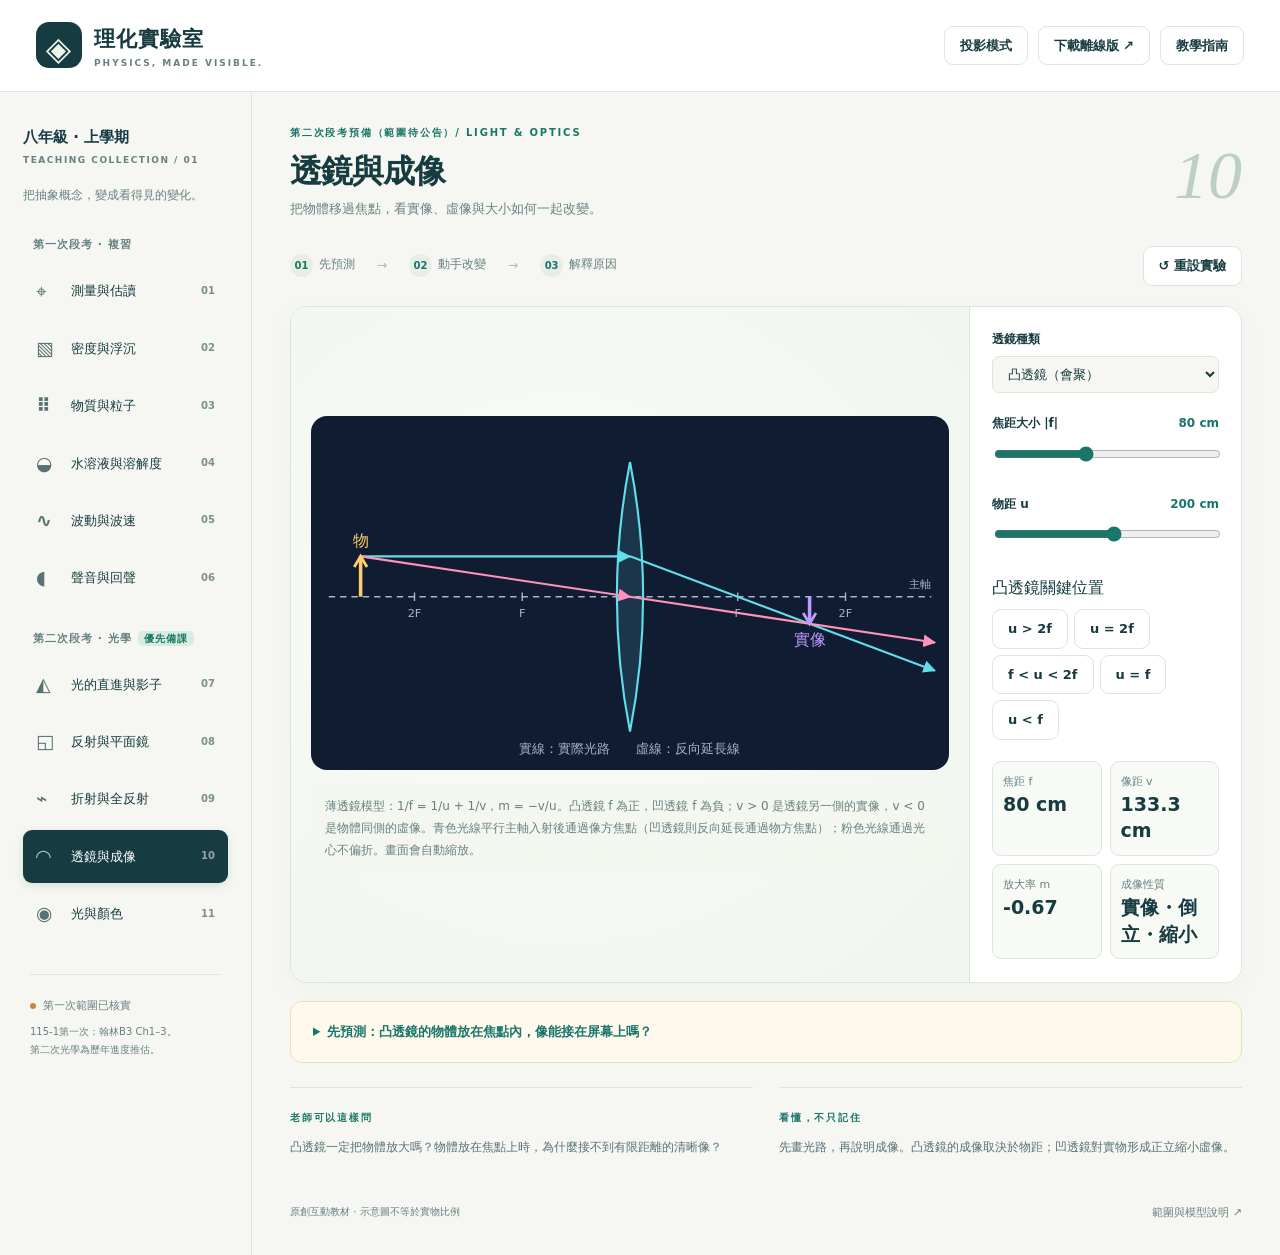
==== index.html @ 531c3ff3 "Publish interactive physics classroom and offline edition" ====
<!doctype html>
<html lang="zh-Hant"><head><meta charset="utf-8"><meta name="viewport" content="width=device-width, initial-scale=1"><meta name="theme-color" content="#153f42"><title>理化實驗室 · 八年級互動教學</title><meta name="description" content="從預測、操作到解釋：八年級測量、物質、波動聲音及光學的互動實驗室。"><link rel="stylesheet" href="style.css"></head>
<body>
<header class="topbar"><a class="brand" href="#lens" aria-label="理化實驗室首頁"><span class="brand-icon">◈</span><span>理化實驗室<small>PHYSICS, MADE VISIBLE.</small></span></a><div class="top-actions"><button class="btn" id="focus">投影模式</button><a class="btn" href="offline.html" download="八年級理化互動實驗室.html">下載離線版 ↗</a><button class="btn" id="guide">教學指南</button></div></header>
<div class="page-layout"><aside class="sidebar"><div class="side-title">八年級 · 上學期<span>TEACHING COLLECTION / 01</span></div><p class="side-caption">把抽象概念，變成看得見的變化。</p><nav aria-label="互動實驗單元" id="nav"></nav><div class="scope-mini"><span class="status-dot"></span> 第一次範圍已核實<p>115-1第一次：翰林B3 Ch1–3。<br>第二次光學為歷年進度推估。</p></div></aside>
<main><section class="page-intro"><div><div class="eyebrow" id="eyebrow"></div><h1 id="title"></h1><p id="subtitle"></p></div><div class="lesson-number" id="lesson-number"></div></section><section class="teaching-flow" aria-label="教學流程"><div><span>01</span>先預測</div><i>→</i><div><span>02</span>動手改變</div><i>→</i><div><span>03</span>解釋原因</div><button class="btn" id="reset">↺ 重設實驗</button></section><div id="lab" aria-live="off"></div><section class="lesson-footer"><div><span class="eyebrow">老師可以這樣問</span><p id="teacher-prompt"></p></div><div><span class="eyebrow">看懂，不只記住</span><p id="takeaway"></p></div></section><footer><span>原創互動教材 · 示意圖不等於實物比例</span><button class="text-btn" id="sources">範圍與模型說明 ↗</button></footer></main></div>
<dialog id="info"><button class="close btn" aria-label="關閉">關閉 ×</button><div id="info-content"></div></dialog>
<script src="optics.js"></script><script src="app.js"></script></body></html>
---- style.css ----
:root{--ink:#163b40;--muted:#668083;--paper:#f6f7f2;--line:#dce5df;--teal:#19766a;--mint:#d8eddf;--orange:#df7c44;--blue:#4c85bb;--shadow:0 8px 32px #163b4008}*{box-sizing:border-box}body{margin:0;background:var(--paper);color:var(--ink);font-family:Inter,"Noto Sans TC","PingFang TC","Microsoft JhengHei",system-ui,sans-serif;font-size:16px;line-height:1.65}button,input,select{font:inherit}button,a,input,select,summary{-webkit-tap-highlight-color:transparent}button,a{touch-action:manipulation}button{cursor:pointer}a{color:inherit}button:focus-visible,a:focus-visible,input:focus-visible,select:focus-visible,summary:focus-visible{outline:3px solid #e39a31;outline-offset:4px}.topbar{height:92px;padding:0 36px;display:flex;align-items:center;justify-content:space-between;background:#fff;border-bottom:1px solid var(--line)}.brand{display:flex;gap:12px;align-items:center;text-decoration:none;font-weight:800;font-size:21px;letter-spacing:1px}.brand-icon{display:grid;place-items:center;color:#eaf4e7;background:var(--ink);width:46px;height:46px;border-radius:13px;font-size:33px}.brand small{display:block;font-size:9px;letter-spacing:2px;font-weight:600;color:var(--muted);line-height:1.4}.top-actions{display:flex;gap:10px}.btn{border:1px solid var(--line);background:#fff;color:var(--ink);padding:9px 15px;border-radius:9px;font-size:13px;font-weight:650;line-height:1.5;text-decoration:none;display:inline-block}.btn:hover{border-color:var(--teal);background:#eff7f0}.btn.primary,.primary{color:#fff;background:var(--teal);border-color:var(--teal)}.page-layout{display:grid;grid-template-columns:252px minmax(0,1fr);max-width:1680px;margin:auto}.sidebar{padding:33px 23px;border-right:1px solid var(--line)}.side-title{font-weight:750;font-size:15px}.side-title span{display:block;font-size:9px;letter-spacing:1.5px;color:var(--muted);margin-top:3px}.side-caption{font-size:12px;color:var(--muted);margin:18px 0 31px}.nav-group-label{font-size:11px;color:var(--muted);letter-spacing:1px;margin:25px 10px 10px;font-weight:700}.nav-group-label b{background:var(--mint);padding:2px 6px;border-radius:5px;color:var(--teal);font-size:10px;margin-left:6px}nav a{display:flex;align-items:center;gap:11px;padding:10px 12px;margin:4px 0;text-decoration:none;border-radius:9px;font-size:13px;font-weight:550;border:1px solid transparent}nav a .nav-icon{font-size:19px;width:24px;opacity:.7}nav a.active{background:var(--ink);color:#fff;box-shadow:0 3px 10px #153f4220}nav a:not(.active):hover{background:#e8eee7}nav a .count{margin-left:auto;font-size:10px;opacity:.55}.scope-mini{font-size:11px;color:var(--muted);margin:34px 7px 0;border-top:1px solid var(--line);padding-top:22px}.scope-mini p{font-size:10px;line-height:1.8;margin:7px 0}.status-dot{display:inline-block;width:6px;height:6px;border-radius:50%;background:#c48938;margin-right:4px}main{padding:33px 38px;min-width:0}.page-intro{display:flex;align-items:center;justify-content:space-between;margin-bottom:22px}.eyebrow{font-size:10px;letter-spacing:1.8px;font-weight:700;color:var(--teal)}h1{font-size:32px;letter-spacing:-1px;margin:8px 0 3px;line-height:1.35}.page-intro p{font-size:13px;color:var(--muted);margin:5px 0;max-width:680px}.lesson-number{font-family:Georgia,serif;font-size:68px;font-style:italic;color:#bccfc2;line-height:1;margin-left:20px}.teaching-flow{display:flex;align-items:center;gap:22px;margin:18px 0 20px;font-size:12px;color:var(--muted)}.teaching-flow span{display:inline-grid;place-items:center;width:23px;height:23px;border-radius:50%;background:#e7eee6;font-size:10px;font-weight:700;margin-right:6px;color:var(--teal)}.teaching-flow i{font-style:normal;color:#a6b8b0}.teaching-flow .btn{margin-left:auto}.sim-layout{display:grid;grid-template-columns:minmax(0,1fr) 272px;border:1px solid var(--line);border-radius:17px;background:#fff;box-shadow:var(--shadow);overflow:hidden;min-height:490px}.viz-panel{position:relative;padding:20px;min-width:0;background:radial-gradient(ellipse at 40% 45%,#fbfcf7,#f0f5ef);display:flex;flex-direction:column;justify-content:center}.viz-panel svg{display:block;width:100%;height:auto;min-width:0;overflow:visible;font-family:inherit}.viz-heading{display:flex;justify-content:space-between;align-items:center;font-size:11px;color:var(--muted);letter-spacing:.6px;margin-bottom:8px}.live-dot{display:inline-block;width:5px;height:5px;border-radius:50%;background:var(--teal);margin-right:6px}.controls{padding:23px 22px;border-left:1px solid var(--line);background:#fff;min-width:0}.controls h3{margin:0 0 21px;font-size:14px}.control{margin-bottom:21px}.control label{display:block;font-weight:650;font-size:12px;margin-bottom:7px}.control label output,.control label b{float:right;color:var(--teal);font-variant-numeric:tabular-nums}.control input[type=range]{width:100%;accent-color:var(--teal);height:22px;cursor:pointer}.control select,.control input[type=number]{width:100%;border:1px solid var(--line);background:var(--paper);padding:9px 11px;border-radius:7px;color:var(--ink);font-size:13px}.control small{font-size:10px;display:block;color:var(--muted)}.readouts{display:grid;grid-template-columns:repeat(2,minmax(0,1fr));gap:8px;margin-top:15px}.readout{border:1px solid var(--line);border-radius:9px;padding:11px 10px;background:#f8faf5;font-size:11px;color:var(--muted);min-width:0}.readout b,.readout strong{display:block;color:var(--ink);font-size:19px;line-height:1.4;font-weight:650}.note{font-size:12px;line-height:1.8;color:var(--muted);margin:14px 0 0;padding:12px 14px;background:#f4f7ef;border-radius:8px}.note b{color:var(--ink)}.chip{display:inline-block;border:1px solid var(--line);border-radius:20px;font-size:11px;padding:5px 10px;background:#fff;margin:3px 3px 3px 0;cursor:pointer;color:var(--ink)}.chip.active{background:var(--teal);color:#fff;border-color:var(--teal)}.question{margin-top:18px;background:#fff9ec;border:1px solid #eadfc6;border-radius:12px;padding:18px 22px;font-size:13px;line-height:1.8}.question h3{font-size:13px;margin:0 0 7px}.question p{margin:7px 0}.question details{margin-top:8px}.question summary{cursor:pointer;color:var(--teal);font-weight:650}.question .answer{margin-top:10px;border-top:1px solid #ecdfc7;padding-top:10px}.lesson-footer{display:grid;grid-template-columns:1fr 1fr;gap:26px;margin:24px 0}.lesson-footer>div{border-top:1px solid var(--line);padding-top:15px}.lesson-footer p{font-size:12px;line-height:1.85;margin:7px 0;color:#577176}footer{display:flex;justify-content:space-between;gap:12px;color:var(--muted);font-size:10px;padding-top:15px}.text-btn{background:none;border:0;color:var(--muted);padding:0;font-size:11px}.legend{display:flex;flex-wrap:wrap;gap:14px;font-size:10px;color:var(--muted);margin-top:10px;justify-content:center}.legend i{display:inline-block;width:16px;height:3px;background:var(--teal);vertical-align:middle;margin-right:5px}.legend i.orange{background:var(--orange)}.legend i.blue{background:var(--blue)}.control-buttons{display:flex;flex-wrap:wrap;gap:6px;margin:10px 0}.model-tag{font-size:10px;color:var(--muted);text-align:center;margin:12px 0 0}dialog{border:1px solid var(--line);border-radius:16px;padding:32px;max-width:720px;width:calc(100% - 36px);max-height:85vh;color:var(--ink);box-shadow:0 20px 90px #0003}dialog::backdrop{background:#153f4270;backdrop-filter:blur(3px)}dialog .close{float:right}dialog h2{font-size:24px}dialog h3{font-size:16px;margin-top:26px}dialog p,dialog li{font-size:14px;line-height:1.9}dialog a{color:var(--teal)}.projection .sidebar{display:none}.projection .page-layout{grid-template-columns:1fr}.projection main{max-width:1600px;width:100%;margin:auto}.projection .sim-layout{grid-template-columns:minmax(0,1fr) 330px}.projection .control label,.projection .note,.projection .question{font-size:16px}.projection .page-intro p{font-size:16px}.projection .lesson-footer{display:none}.projection .viz-panel{min-height:540px}.toast{position:fixed;bottom:24px;left:50%;transform:translateX(-50%);background:var(--ink);color:white;border-radius:12px;padding:12px 20px;z-index:10;font-size:13px}[hidden]{display:none!important}@media(min-width:1500px){h1{font-size:38px}.sim-layout{min-height:550px}.viz-panel{padding:28px}.controls{padding:28px 25px}}@media(max-width:1100px){.page-layout{grid-template-columns:214px 1fr}.sidebar{padding:25px 14px}main{padding:26px 22px}.sim-layout{grid-template-columns:1fr}.controls{border-left:0;border-top:1px solid var(--line);display:grid;grid-template-columns:1fr 1fr;gap:0 22px}.controls h3,.controls .note,.controls .readouts,.controls .control-buttons{grid-column:1/-1}.control{margin-bottom:14px}.readouts{grid-template-columns:repeat(3,1fr)}.projection .sim-layout{grid-template-columns:1fr}.projection .viz-panel{min-height:0}.topbar{padding:0 24px}}@media(max-width:720px){.topbar{height:auto;min-height:82px;flex-wrap:wrap;padding:15px 18px;gap:12px}.brand{font-size:18px}.brand-icon{width:36px;height:36px;font-size:26px}.top-actions{gap:6px}.top-actions .btn{font-size:11px;padding:6px 9px}.page-layout{display:block}.sidebar{border-right:0;padding:16px 18px 0}.side-title,.side-caption,.scope-mini{display:none}nav{display:flex;overflow-x:auto;gap:6px;padding-bottom:10px}nav .nav-group-label{display:none}nav a{flex-shrink:0;font-size:12px;padding:8px 10px}nav a .count{display:none}nav a .nav-icon{width:18px;font-size:16px}main{padding:17px 18px}.page-intro{margin-bottom:14px}h1{font-size:26px}.lesson-number{font-size:44px}.page-intro p{font-size:12px}.teaching-flow{gap:7px;font-size:10px;flex-wrap:wrap}.teaching-flow .btn{font-size:10px;padding:6px 8px}.teaching-flow i{display:none}.teaching-flow span{width:19px;height:19px;margin-right:3px}.viz-panel{padding:13px 7px}.viz-heading{padding:0 10px;font-size:10px}.controls{padding:18px 16px;gap:0 15px}.readouts{grid-template-columns:repeat(2,1fr)}.question{padding:15px 16px}.lesson-footer{grid-template-columns:1fr;gap:14px}.lesson-footer p{font-size:12px}footer{flex-wrap:wrap}.control label{font-size:11px}}@media(prefers-reduced-motion:reduce){*{scroll-behavior:auto!important}}
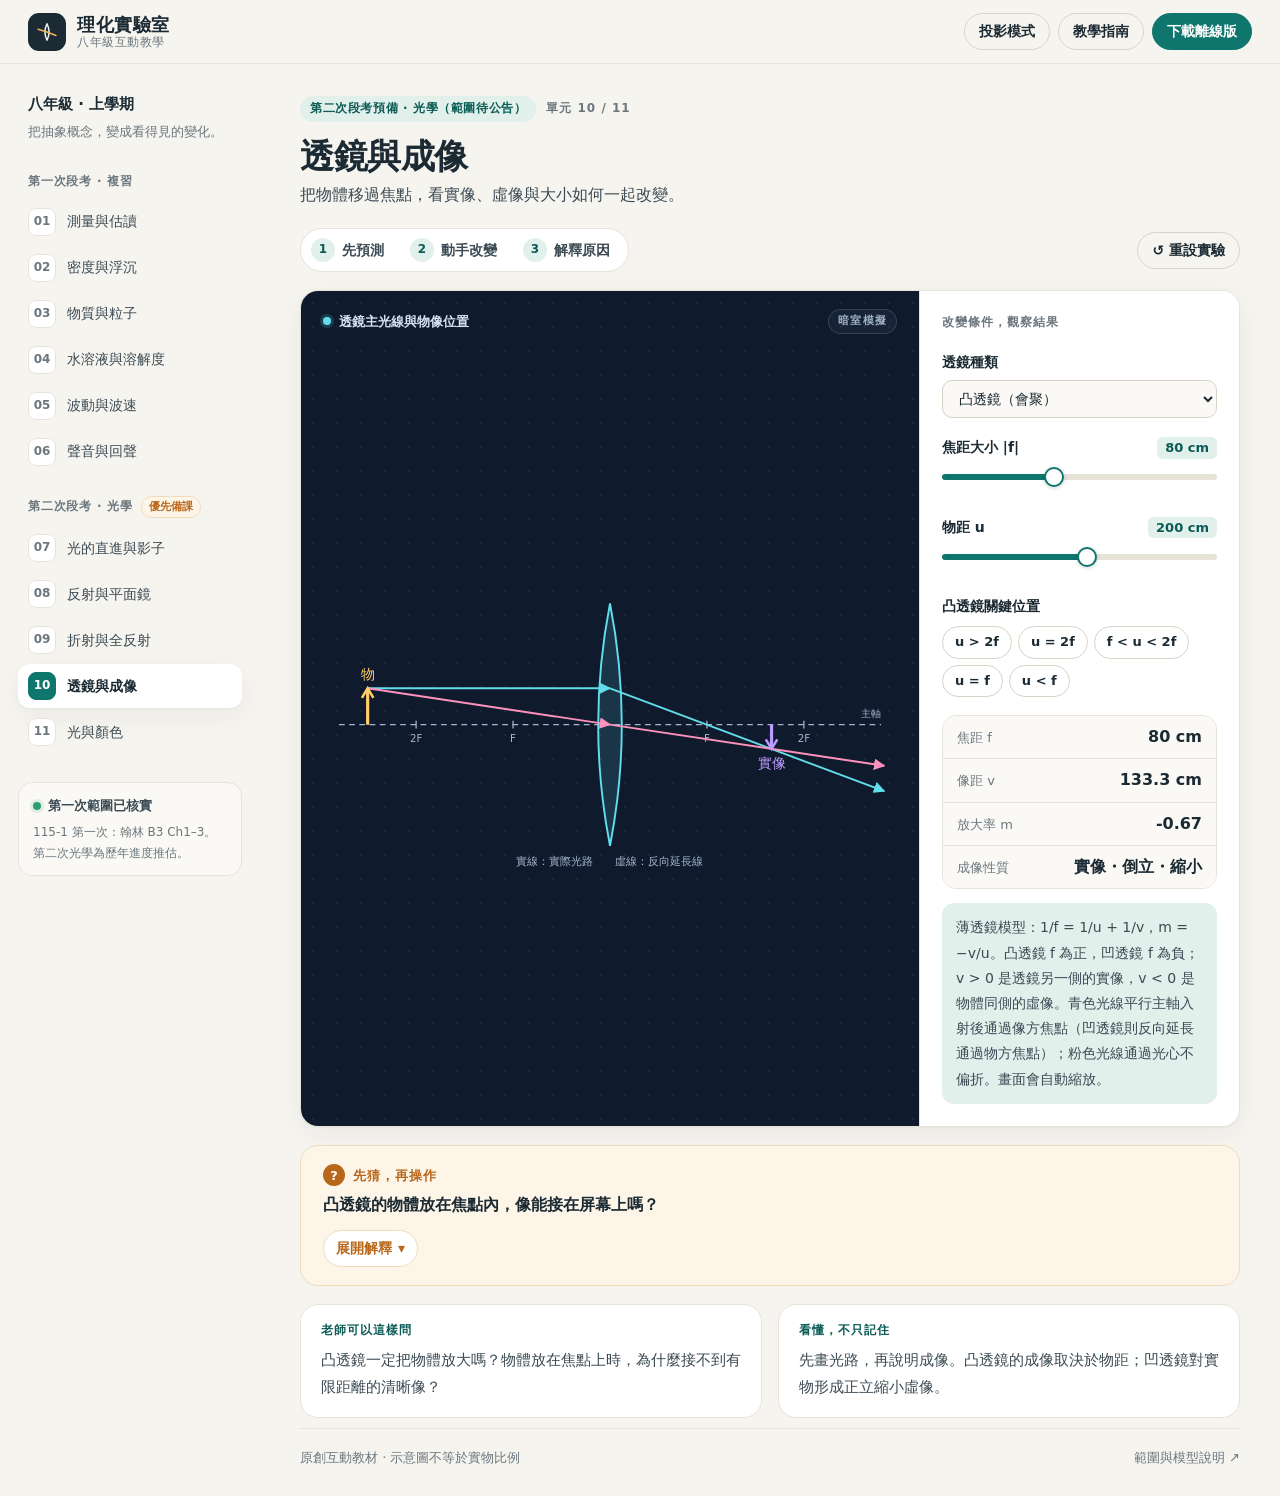
==== commit def68838: "Redesign classroom UI for a cleaner, consistent look - New design tokens, larger type scale (min 12p" ====
--- a/index.html
+++ b/index.html
@@ -1,8 +1,8 @@
 <!doctype html>
-<html lang="zh-Hant"><head><meta charset="utf-8"><meta name="viewport" content="width=device-width, initial-scale=1"><meta name="theme-color" content="#153f42"><title>理化實驗室 · 八年級互動教學</title><meta name="description" content="從預測、操作到解釋：八年級測量、物質、波動聲音及光學的互動實驗室。"><link rel="stylesheet" href="style.css"></head>
+<html lang="zh-Hant"><head><meta charset="utf-8"><meta name="viewport" content="width=device-width, initial-scale=1"><meta name="theme-color" content="#f6f4ef"><title>理化實驗室 · 八年級互動教學</title><meta name="description" content="從預測、操作到解釋：八年級測量、物質、波動聲音及光學的互動實驗室。"><link rel="stylesheet" href="style.css"></head>
 <body>
-<header class="topbar"><a class="brand" href="#lens" aria-label="理化實驗室首頁"><span class="brand-icon">◈</span><span>理化實驗室<small>PHYSICS, MADE VISIBLE.</small></span></a><div class="top-actions"><button class="btn" id="focus">投影模式</button><a class="btn" href="offline.html" download="八年級理化互動實驗室.html">下載離線版 ↗</a><button class="btn" id="guide">教學指南</button></div></header>
-<div class="page-layout"><aside class="sidebar"><div class="side-title">八年級 · 上學期<span>TEACHING COLLECTION / 01</span></div><p class="side-caption">把抽象概念，變成看得見的變化。</p><nav aria-label="互動實驗單元" id="nav"></nav><div class="scope-mini"><span class="status-dot"></span> 第一次範圍已核實<p>115-1第一次：翰林B3 Ch1–3。<br>第二次光學為歷年進度推估。</p></div></aside>
-<main><section class="page-intro"><div><div class="eyebrow" id="eyebrow"></div><h1 id="title"></h1><p id="subtitle"></p></div><div class="lesson-number" id="lesson-number"></div></section><section class="teaching-flow" aria-label="教學流程"><div><span>01</span>先預測</div><i>→</i><div><span>02</span>動手改變</div><i>→</i><div><span>03</span>解釋原因</div><button class="btn" id="reset">↺ 重設實驗</button></section><div id="lab" aria-live="off"></div><section class="lesson-footer"><div><span class="eyebrow">老師可以這樣問</span><p id="teacher-prompt"></p></div><div><span class="eyebrow">看懂，不只記住</span><p id="takeaway"></p></div></section><footer><span>原創互動教材 · 示意圖不等於實物比例</span><button class="text-btn" id="sources">範圍與模型說明 ↗</button></footer></main></div>
-<dialog id="info"><button class="close btn" aria-label="關閉">關閉 ×</button><div id="info-content"></div></dialog>
+<header class="topbar"><a class="brand" href="#lens" aria-label="理化實驗室首頁"><span class="brand-icon" aria-hidden="true"><svg viewBox="0 0 32 32" width="22" height="22"><path d="M16 4Q22 16 16 28Q10 16 16 4Z" fill="none" stroke="currentColor" stroke-width="2.2" stroke-linejoin="round"/><path d="M3 12L16 16L29 21" fill="none" stroke="#f2b45a" stroke-width="2.2" stroke-linecap="round"/></svg></span><span class="brand-text">理化實驗室<small>八年級互動教學</small></span></a><div class="top-actions"><button class="btn ghost" id="focus">投影模式</button><button class="btn ghost" id="guide">教學指南</button><a class="btn primary" href="offline.html" download="八年級理化互動實驗室.html">下載離線版</a></div></header>
+<div class="page-layout"><aside class="sidebar"><div class="side-head"><div class="side-title">八年級 · 上學期</div><p class="side-caption">把抽象概念，變成看得見的變化。</p></div><nav aria-label="互動實驗單元" id="nav"></nav><div class="scope-mini"><div><span class="status-dot"></span>第一次範圍已核實</div><p>115-1 第一次：翰林 B3 Ch1–3。<br>第二次光學為歷年進度推估。</p></div></aside>
+<main><section class="page-intro"><div class="intro-meta"><span class="eyebrow" id="eyebrow"></span><span class="lesson-number" id="lesson-number"></span></div><h1 id="title"></h1><p id="subtitle"></p></section><section class="teaching-flow" aria-label="教學流程"><ol class="steps"><li><span>1</span>先預測</li><li><span>2</span>動手改變</li><li><span>3</span>解釋原因</li></ol><button class="btn ghost" id="reset">↺ 重設實驗</button></section><div id="lab" aria-live="off"></div><section class="lesson-footer"><div class="footer-card"><span class="footer-label">老師可以這樣問</span><p id="teacher-prompt"></p></div><div class="footer-card"><span class="footer-label">看懂，不只記住</span><p id="takeaway"></p></div></section><footer><span>原創互動教材 · 示意圖不等於實物比例</span><button class="text-btn" id="sources">範圍與模型說明 ↗</button></footer></main></div>
+<dialog id="info"><button class="close btn ghost" aria-label="關閉">關閉 ×</button><div id="info-content"></div></dialog>
 <script src="optics.js"></script><script src="app.js"></script></body></html>
--- a/style.css
+++ b/style.css
@@ -1 +1,225 @@
-:root{--ink:#163b40;--muted:#668083;--paper:#f6f7f2;--line:#dce5df;--teal:#19766a;--mint:#d8eddf;--orange:#df7c44;--blue:#4c85bb;--shadow:0 8px 32px #163b4008}*{box-sizing:border-box}body{margin:0;background:var(--paper);color:var(--ink);font-family:Inter,"Noto Sans TC","PingFang TC","Microsoft JhengHei",system-ui,sans-serif;font-size:16px;line-height:1.65}button,input,select{font:inherit}button,a,input,select,summary{-webkit-tap-highlight-color:transparent}button,a{touch-action:manipulation}button{cursor:pointer}a{color:inherit}button:focus-visible,a:focus-visible,input:focus-visible,select:focus-visible,summary:focus-visible{outline:3px solid #e39a31;outline-offset:4px}.topbar{height:92px;padding:0 36px;display:flex;align-items:center;justify-content:space-between;background:#fff;border-bottom:1px solid var(--line)}.brand{display:flex;gap:12px;align-items:center;text-decoration:none;font-weight:800;font-size:21px;letter-spacing:1px}.brand-icon{display:grid;place-items:center;color:#eaf4e7;background:var(--ink);width:46px;height:46px;border-radius:13px;font-size:33px}.brand small{display:block;font-size:9px;letter-spacing:2px;font-weight:600;color:var(--muted);line-height:1.4}.top-actions{display:flex;gap:10px}.btn{border:1px solid var(--line);background:#fff;color:var(--ink);padding:9px 15px;border-radius:9px;font-size:13px;font-weight:650;line-height:1.5;text-decoration:none;display:inline-block}.btn:hover{border-color:var(--teal);background:#eff7f0}.btn.primary,.primary{color:#fff;background:var(--teal);border-color:var(--teal)}.page-layout{display:grid;grid-template-columns:252px minmax(0,1fr);max-width:1680px;margin:auto}.sidebar{padding:33px 23px;border-right:1px solid var(--line)}.side-title{font-weight:750;font-size:15px}.side-title span{display:block;font-size:9px;letter-spacing:1.5px;color:var(--muted);margin-top:3px}.side-caption{font-size:12px;color:var(--muted);margin:18px 0 31px}.nav-group-label{font-size:11px;color:var(--muted);letter-spacing:1px;margin:25px 10px 10px;font-weight:700}.nav-group-label b{background:var(--mint);padding:2px 6px;border-radius:5px;color:var(--teal);font-size:10px;margin-left:6px}nav a{display:flex;align-items:center;gap:11px;padding:10px 12px;margin:4px 0;text-decoration:none;border-radius:9px;font-size:13px;font-weight:550;border:1px solid transparent}nav a .nav-icon{font-size:19px;width:24px;opacity:.7}nav a.active{background:var(--ink);color:#fff;box-shadow:0 3px 10px #153f4220}nav a:not(.active):hover{background:#e8eee7}nav a .count{margin-left:auto;font-size:10px;opacity:.55}.scope-mini{font-size:11px;color:var(--muted);margin:34px 7px 0;border-top:1px solid var(--line);padding-top:22px}.scope-mini p{font-size:10px;line-height:1.8;margin:7px 0}.status-dot{display:inline-block;width:6px;height:6px;border-radius:50%;background:#c48938;margin-right:4px}main{padding:33px 38px;min-width:0}.page-intro{display:flex;align-items:center;justify-content:space-between;margin-bottom:22px}.eyebrow{font-size:10px;letter-spacing:1.8px;font-weight:700;color:var(--teal)}h1{font-size:32px;letter-spacing:-1px;margin:8px 0 3px;line-height:1.35}.page-intro p{font-size:13px;color:var(--muted);margin:5px 0;max-width:680px}.lesson-number{font-family:Georgia,serif;font-size:68px;font-style:italic;color:#bccfc2;line-height:1;margin-left:20px}.teaching-flow{display:flex;align-items:center;gap:22px;margin:18px 0 20px;font-size:12px;color:var(--muted)}.teaching-flow span{display:inline-grid;place-items:center;width:23px;height:23px;border-radius:50%;background:#e7eee6;font-size:10px;font-weight:700;margin-right:6px;color:var(--teal)}.teaching-flow i{font-style:normal;color:#a6b8b0}.teaching-flow .btn{margin-left:auto}.sim-layout{display:grid;grid-template-columns:minmax(0,1fr) 272px;border:1px solid var(--line);border-radius:17px;background:#fff;box-shadow:var(--shadow);overflow:hidden;min-height:490px}.viz-panel{position:relative;padding:20px;min-width:0;background:radial-gradient(ellipse at 40% 45%,#fbfcf7,#f0f5ef);display:flex;flex-direction:column;justify-content:center}.viz-panel svg{display:block;width:100%;height:auto;min-width:0;overflow:visible;font-family:inherit}.viz-heading{display:flex;justify-content:space-between;align-items:center;font-size:11px;color:var(--muted);letter-spacing:.6px;margin-bottom:8px}.live-dot{display:inline-block;width:5px;height:5px;border-radius:50%;background:var(--teal);margin-right:6px}.controls{padding:23px 22px;border-left:1px solid var(--line);background:#fff;min-width:0}.controls h3{margin:0 0 21px;font-size:14px}.control{margin-bottom:21px}.control label{display:block;font-weight:650;font-size:12px;margin-bottom:7px}.control label output,.control label b{float:right;color:var(--teal);font-variant-numeric:tabular-nums}.control input[type=range]{width:100%;accent-color:var(--teal);height:22px;cursor:pointer}.control select,.control input[type=number]{width:100%;border:1px solid var(--line);background:var(--paper);padding:9px 11px;border-radius:7px;color:var(--ink);font-size:13px}.control small{font-size:10px;display:block;color:var(--muted)}.readouts{display:grid;grid-template-columns:repeat(2,minmax(0,1fr));gap:8px;margin-top:15px}.readout{border:1px solid var(--line);border-radius:9px;padding:11px 10px;background:#f8faf5;font-size:11px;color:var(--muted);min-width:0}.readout b,.readout strong{display:block;color:var(--ink);font-size:19px;line-height:1.4;font-weight:650}.note{font-size:12px;line-height:1.8;color:var(--muted);margin:14px 0 0;padding:12px 14px;background:#f4f7ef;border-radius:8px}.note b{color:var(--ink)}.chip{display:inline-block;border:1px solid var(--line);border-radius:20px;font-size:11px;padding:5px 10px;background:#fff;margin:3px 3px 3px 0;cursor:pointer;color:var(--ink)}.chip.active{background:var(--teal);color:#fff;border-color:var(--teal)}.question{margin-top:18px;background:#fff9ec;border:1px solid #eadfc6;border-radius:12px;padding:18px 22px;font-size:13px;line-height:1.8}.question h3{font-size:13px;margin:0 0 7px}.question p{margin:7px 0}.question details{margin-top:8px}.question summary{cursor:pointer;color:var(--teal);font-weight:650}.question .answer{margin-top:10px;border-top:1px solid #ecdfc7;padding-top:10px}.lesson-footer{display:grid;grid-template-columns:1fr 1fr;gap:26px;margin:24px 0}.lesson-footer>div{border-top:1px solid var(--line);padding-top:15px}.lesson-footer p{font-size:12px;line-height:1.85;margin:7px 0;color:#577176}footer{display:flex;justify-content:space-between;gap:12px;color:var(--muted);font-size:10px;padding-top:15px}.text-btn{background:none;border:0;color:var(--muted);padding:0;font-size:11px}.legend{display:flex;flex-wrap:wrap;gap:14px;font-size:10px;color:var(--muted);margin-top:10px;justify-content:center}.legend i{display:inline-block;width:16px;height:3px;background:var(--teal);vertical-align:middle;margin-right:5px}.legend i.orange{background:var(--orange)}.legend i.blue{background:var(--blue)}.control-buttons{display:flex;flex-wrap:wrap;gap:6px;margin:10px 0}.model-tag{font-size:10px;color:var(--muted);text-align:center;margin:12px 0 0}dialog{border:1px solid var(--line);border-radius:16px;padding:32px;max-width:720px;width:calc(100% - 36px);max-height:85vh;color:var(--ink);box-shadow:0 20px 90px #0003}dialog::backdrop{background:#153f4270;backdrop-filter:blur(3px)}dialog .close{float:right}dialog h2{font-size:24px}dialog h3{font-size:16px;margin-top:26px}dialog p,dialog li{font-size:14px;line-height:1.9}dialog a{color:var(--teal)}.projection .sidebar{display:none}.projection .page-layout{grid-template-columns:1fr}.projection main{max-width:1600px;width:100%;margin:auto}.projection .sim-layout{grid-template-columns:minmax(0,1fr) 330px}.projection .control label,.projection .note,.projection .question{font-size:16px}.projection .page-intro p{font-size:16px}.projection .lesson-footer{display:none}.projection .viz-panel{min-height:540px}.toast{position:fixed;bottom:24px;left:50%;transform:translateX(-50%);background:var(--ink);color:white;border-radius:12px;padding:12px 20px;z-index:10;font-size:13px}[hidden]{display:none!important}@media(min-width:1500px){h1{font-size:38px}.sim-layout{min-height:550px}.viz-panel{padding:28px}.controls{padding:28px 25px}}@media(max-width:1100px){.page-layout{grid-template-columns:214px 1fr}.sidebar{padding:25px 14px}main{padding:26px 22px}.sim-layout{grid-template-columns:1fr}.controls{border-left:0;border-top:1px solid var(--line);display:grid;grid-template-columns:1fr 1fr;gap:0 22px}.controls h3,.controls .note,.controls .readouts,.controls .control-buttons{grid-column:1/-1}.control{margin-bottom:14px}.readouts{grid-template-columns:repeat(3,1fr)}.projection .sim-layout{grid-template-columns:1fr}.projection .viz-panel{min-height:0}.topbar{padding:0 24px}}@media(max-width:720px){.topbar{height:auto;min-height:82px;flex-wrap:wrap;padding:15px 18px;gap:12px}.brand{font-size:18px}.brand-icon{width:36px;height:36px;font-size:26px}.top-actions{gap:6px}.top-actions .btn{font-size:11px;padding:6px 9px}.page-layout{display:block}.sidebar{border-right:0;padding:16px 18px 0}.side-title,.side-caption,.scope-mini{display:none}nav{display:flex;overflow-x:auto;gap:6px;padding-bottom:10px}nav .nav-group-label{display:none}nav a{flex-shrink:0;font-size:12px;padding:8px 10px}nav a .count{display:none}nav a .nav-icon{width:18px;font-size:16px}main{padding:17px 18px}.page-intro{margin-bottom:14px}h1{font-size:26px}.lesson-number{font-size:44px}.page-intro p{font-size:12px}.teaching-flow{gap:7px;font-size:10px;flex-wrap:wrap}.teaching-flow .btn{font-size:10px;padding:6px 8px}.teaching-flow i{display:none}.teaching-flow span{width:19px;height:19px;margin-right:3px}.viz-panel{padding:13px 7px}.viz-heading{padding:0 10px;font-size:10px}.controls{padding:18px 16px;gap:0 15px}.readouts{grid-template-columns:repeat(2,1fr)}.question{padding:15px 16px}.lesson-footer{grid-template-columns:1fr;gap:14px}.lesson-footer p{font-size:12px}footer{flex-wrap:wrap}.control label{font-size:11px}}@media(prefers-reduced-motion:reduce){*{scroll-behavior:auto!important}}
+:root{
+  --bg:#f6f4ef;--surface:#fff;--surface-2:#faf9f5;
+  --ink:#1b2a33;--ink-2:#3b4a53;--muted:#6b777e;
+  --line:#e7e3d9;--line-2:#d8d3c6;
+  --accent:#0f766e;--accent-ink:#0b5c55;--accent-soft:#e2f0ec;
+  --amber:#b8661a;--amber-soft:#fdf5e8;--amber-line:#f0dcbc;
+  --orange:#df7c44;--blue:#4c85bb;
+  --stage:#fbfaf6;--stage-dot:#e4e0d4;--stage-dark:#0f1b2d;
+  --radius:18px;--radius-sm:10px;
+  --shadow:0 1px 2px #1b2a330a,0 8px 28px #1b2a330d;
+  --font:"Inter","Noto Sans TC","PingFang TC","Microsoft JhengHei",system-ui,sans-serif;
+}
+*{box-sizing:border-box}
+html{scroll-behavior:smooth}
+body{margin:0;background:var(--bg);color:var(--ink);font-family:var(--font);font-size:16px;line-height:1.65;-webkit-font-smoothing:antialiased}
+button,input,select{font:inherit}
+button,a,input,select,summary{-webkit-tap-highlight-color:transparent}
+button,a{touch-action:manipulation}
+button{cursor:pointer}
+a{color:inherit}
+:focus-visible{outline:3px solid #f2b45a;outline-offset:3px;border-radius:6px}
+
+/* ---------- Buttons ---------- */
+.btn{display:inline-flex;align-items:center;justify-content:center;gap:6px;border:1px solid var(--line-2);background:var(--surface);color:var(--ink);padding:8px 14px;border-radius:999px;font-size:14px;font-weight:600;line-height:1.4;text-decoration:none;white-space:nowrap;transition:background .15s,border-color .15s,color .15s}
+.btn:hover{border-color:var(--accent);color:var(--accent-ink);background:var(--accent-soft)}
+.btn.ghost{background:transparent}
+.btn.ghost:hover{background:var(--accent-soft)}
+.btn.primary,.primary{background:var(--accent);border-color:var(--accent);color:#fff}
+.btn.primary:hover{background:var(--accent-ink);border-color:var(--accent-ink);color:#fff}
+.text-btn{background:none;border:0;color:var(--muted);padding:0;font-size:13px}
+.text-btn:hover{color:var(--accent-ink);text-decoration:underline}
+
+/* ---------- Top bar ---------- */
+.topbar{position:sticky;top:0;z-index:20;height:64px;padding:0 28px;display:flex;align-items:center;justify-content:space-between;gap:16px;background:#f6f4efe6;backdrop-filter:saturate(1.4) blur(10px);-webkit-backdrop-filter:saturate(1.4) blur(10px);border-bottom:1px solid var(--line)}
+.brand{display:flex;gap:11px;align-items:center;text-decoration:none}
+.brand-icon{display:grid;place-items:center;width:38px;height:38px;border-radius:11px;background:var(--ink);color:#e8f2ef}
+.brand-text{font-weight:800;font-size:18px;letter-spacing:.5px;line-height:1.2}
+.brand-text small{display:block;font-size:12px;font-weight:500;letter-spacing:.5px;color:var(--muted)}
+.top-actions{display:flex;gap:8px;align-items:center}
+
+/* ---------- Layout ---------- */
+.page-layout{display:grid;grid-template-columns:260px minmax(0,1fr);max-width:1600px;margin:0 auto}
+.sidebar{position:sticky;top:64px;align-self:start;height:calc(100vh - 64px);overflow-y:auto;padding:28px 18px 24px;display:flex;flex-direction:column}
+.side-head{padding:0 10px}
+.side-title{font-weight:750;font-size:15px}
+.side-caption{font-size:13px;color:var(--muted);margin:4px 0 8px}
+.nav-group-label{display:flex;align-items:center;gap:8px;font-size:12px;color:var(--muted);letter-spacing:.8px;margin:22px 10px 8px;font-weight:700}
+.nav-group-label b{background:var(--amber-soft);border:1px solid var(--amber-line);padding:1px 7px;border-radius:999px;color:var(--amber);font-size:11px;font-weight:700;letter-spacing:0}
+nav a{display:flex;align-items:center;gap:11px;padding:8px 10px;margin:2px 0;text-decoration:none;border-radius:12px;font-size:14px;font-weight:550;color:var(--ink-2);transition:background .15s,color .15s}
+nav a .count{flex:none;display:grid;place-items:center;width:28px;height:28px;border-radius:8px;background:var(--surface);border:1px solid var(--line);font-size:12px;font-weight:700;color:var(--muted);font-variant-numeric:tabular-nums}
+nav a .nav-icon{display:none}
+nav a:not(.active):hover{background:#ece9e1;color:var(--ink)}
+nav a.active{background:var(--surface);color:var(--ink);font-weight:700;box-shadow:var(--shadow)}
+nav a.active .count{background:var(--accent);border-color:var(--accent);color:#fff}
+.scope-mini{margin-top:auto;font-size:13px;color:var(--ink-2);border:1px solid var(--line);background:var(--surface-2);border-radius:14px;padding:12px 14px;font-weight:600}
+.scope-mini p{font-size:12px;line-height:1.7;margin:6px 0 0;color:var(--muted);font-weight:400}
+.status-dot{display:inline-block;width:8px;height:8px;border-radius:50%;background:#2f9e6f;margin-right:7px;box-shadow:0 0 0 3px #2f9e6f22}
+main{padding:32px 40px 28px;min-width:0}
+
+/* ---------- Lesson intro ---------- */
+.page-intro{margin-bottom:20px}
+.intro-meta{display:flex;align-items:center;gap:10px;flex-wrap:wrap}
+.eyebrow{display:inline-block;font-size:12px;letter-spacing:.6px;font-weight:700;color:var(--accent-ink);background:var(--accent-soft);padding:3px 10px;border-radius:999px}
+.lesson-number{font-size:12px;font-weight:700;color:var(--muted);letter-spacing:1px;font-variant-numeric:tabular-nums}
+.lesson-number:not(:empty)::before{content:"單元 "}
+.lesson-number:not(:empty)::after{content:" / 11"}
+h1{font-size:34px;letter-spacing:-.5px;margin:12px 0 4px;line-height:1.3}
+.page-intro p{font-size:16px;color:var(--ink-2);margin:0;max-width:720px}
+
+/* ---------- Teaching flow ---------- */
+.teaching-flow{display:flex;align-items:center;gap:12px;margin:0 0 18px}
+.steps{display:flex;gap:6px;list-style:none;margin:0;padding:4px;background:var(--surface);border:1px solid var(--line);border-radius:999px}
+.steps li{display:flex;align-items:center;gap:7px;padding:5px 14px 5px 6px;font-size:14px;font-weight:600;color:var(--ink-2);border-radius:999px}
+.steps li+li{position:relative}
+.steps span{display:grid;place-items:center;width:24px;height:24px;border-radius:50%;background:var(--accent-soft);color:var(--accent-ink);font-size:12px;font-weight:800}
+.teaching-flow .btn{margin-left:auto}
+
+/* ---------- Simulation card ---------- */
+.sim-layout{display:grid;grid-template-columns:minmax(0,1fr) 320px;border:1px solid var(--line);border-radius:var(--radius);background:var(--surface);box-shadow:var(--shadow);overflow:hidden;min-height:500px}
+.viz-panel{position:relative;padding:18px 22px 22px;min-width:0;background-color:var(--stage);background-image:radial-gradient(var(--stage-dot) 1px,transparent 1.2px);background-size:24px 24px;display:flex;flex-direction:column}
+.viz-panel svg{display:block;width:100%;height:auto;min-width:0;overflow:visible;font-family:inherit;margin:auto 0}
+.viz-panel.dark{background:var(--stage-dark);background-image:radial-gradient(#ffffff0d 1px,transparent 1.2px);background-size:24px 24px}
+.viz-panel.dark svg{overflow:hidden}
+.viz-heading{display:flex;justify-content:space-between;align-items:center;gap:12px;font-size:13px;font-weight:600;color:var(--ink-2);margin-bottom:6px}
+.viz-heading .tag{font-size:11px;font-weight:700;letter-spacing:1.2px;color:var(--muted);border:1px solid var(--line-2);border-radius:999px;padding:2px 9px;background:var(--surface)}
+.viz-panel.dark .viz-heading{color:#d6e2f0}
+.viz-panel.dark .viz-heading .tag{color:#9fb2c8;border-color:#ffffff22;background:#ffffff0a}
+.live-dot{display:inline-block;width:8px;height:8px;border-radius:50%;background:#2f9e6f;margin-right:8px;box-shadow:0 0 0 3px #2f9e6f26;vertical-align:1px}
+.viz-panel.dark .live-dot{background:#61ddeb;box-shadow:0 0 0 3px #61ddeb2e}
+
+.controls{padding:22px;border-left:1px solid var(--line);background:var(--surface);min-width:0}
+.controls h3{margin:0 0 18px;font-size:12px;letter-spacing:1px;color:var(--muted);font-weight:700}
+.control{margin-bottom:18px}
+.control label,.control>span{display:flex;justify-content:space-between;align-items:baseline;gap:10px;font-weight:600;font-size:14px;margin-bottom:6px;color:var(--ink)}
+.control label output,.control label b{color:var(--accent-ink);font-variant-numeric:tabular-nums;font-weight:700;background:var(--accent-soft);padding:0 8px;border-radius:6px;font-size:13px;white-space:nowrap}
+.control label:has(input[type=checkbox]){justify-content:flex-start;align-items:center;cursor:pointer}
+.control input[type=checkbox]{width:18px;height:18px;accent-color:var(--accent);margin:0}
+.control select,.control input[type=number]{width:100%;border:1px solid var(--line-2);background:var(--surface-2);padding:9px 12px;border-radius:var(--radius-sm);color:var(--ink);font-size:14px}
+.control small{font-size:12px;display:block;color:var(--muted)}
+.controls>.btn{width:100%;margin-bottom:14px}
+
+/* range slider */
+.control input[type=range]{-webkit-appearance:none;appearance:none;width:100%;height:24px;background:transparent;cursor:pointer;margin:0}
+.control input[type=range]::-webkit-slider-runnable-track{height:6px;border-radius:999px;background:linear-gradient(to right,var(--accent) var(--p,50%),var(--line) var(--p,50%))}
+.control input[type=range]::-moz-range-track{height:6px;border-radius:999px;background:var(--line)}
+.control input[type=range]::-moz-range-progress{height:6px;border-radius:999px;background:var(--accent)}
+.control input[type=range]::-webkit-slider-thumb{-webkit-appearance:none;width:20px;height:20px;margin-top:-7px;border-radius:50%;background:#fff;border:2px solid var(--accent);box-shadow:0 1px 4px #1b2a3333;transition:transform .1s}
+.control input[type=range]::-moz-range-thumb{width:16px;height:16px;border-radius:50%;background:#fff;border:2px solid var(--accent);box-shadow:0 1px 4px #1b2a3333}
+.control input[type=range]:active::-webkit-slider-thumb{transform:scale(1.15)}
+
+.readouts{display:flex;flex-direction:column;margin-top:6px;border:1px solid var(--line);border-radius:14px;overflow:hidden}
+.readouts:empty{display:none}
+.readout{display:flex;justify-content:space-between;align-items:baseline;gap:12px;padding:10px 14px;font-size:13px;color:var(--muted);background:var(--surface-2);min-width:0}
+.readout+.readout{border-top:1px solid var(--line)}
+.readout span{flex:none}
+.readout b,.readout strong{color:var(--ink);font-size:16px;line-height:1.4;font-weight:700;text-align:right;font-variant-numeric:tabular-nums}
+.note{font-size:14px;line-height:1.8;color:var(--ink-2);margin:14px 0 0;padding:12px 14px;background:var(--accent-soft);border-radius:12px}
+.note:empty{display:none}
+.note b{color:var(--accent-ink)}
+.chip{display:inline-block;border:1px solid var(--line-2);border-radius:999px;font-size:13px;padding:5px 11px;background:#fff;cursor:pointer;color:var(--ink)}
+.chip.active{background:var(--accent);color:#fff;border-color:var(--accent)}
+.control-buttons{display:flex;flex-wrap:wrap;gap:6px;margin:8px 0 0}
+.control-buttons .btn{padding:6px 12px;font-size:13px}
+.legend{display:flex;flex-wrap:wrap;gap:14px;font-size:13px;color:var(--muted);margin-top:10px;justify-content:center}
+.legend:empty{display:none}
+.legend i{display:inline-block;width:16px;height:3px;background:var(--accent);vertical-align:middle;margin-right:5px}
+.legend i.orange{background:var(--orange)}
+.legend i.blue{background:var(--blue)}
+.model-tag{font-size:12px;color:var(--muted);text-align:center;margin:12px 0 0}
+
+/* ---------- Prediction question ---------- */
+.question{margin-top:18px;background:var(--amber-soft);border:1px solid var(--amber-line);border-radius:var(--radius);padding:18px 22px;font-size:15px;line-height:1.8}
+.question h3{display:flex;align-items:center;gap:8px;font-size:13px;letter-spacing:1px;margin:0 0 4px;color:var(--amber)}
+.question h3::before{content:"?";display:grid;place-items:center;width:22px;height:22px;border-radius:50%;background:var(--amber);color:#fff;font-size:13px;letter-spacing:0}
+.question>p{margin:4px 0 10px;font-size:16px;font-weight:600;color:var(--ink)}
+.question summary{display:inline-flex;align-items:center;gap:6px;cursor:pointer;list-style:none;color:var(--amber);font-weight:700;font-size:14px;padding:5px 12px;border:1px solid var(--amber-line);border-radius:999px;background:#fff}
+.question summary::-webkit-details-marker{display:none}
+.question summary::after{content:"▾";transition:transform .2s}
+.question details[open] summary::after{transform:rotate(180deg)}
+.question .answer{margin-top:12px;padding:12px 16px;background:#fff;border-radius:12px;color:var(--ink-2)}
+
+/* ---------- Lesson footer ---------- */
+.lesson-footer{display:grid;grid-template-columns:1fr 1fr;gap:16px;margin:18px 0 8px}
+.footer-card{background:var(--surface);border:1px solid var(--line);border-radius:var(--radius);padding:16px 20px}
+.footer-label{display:block;font-size:12px;letter-spacing:1px;font-weight:700;color:var(--accent-ink)}
+.lesson-footer p{font-size:15px;line-height:1.8;margin:6px 0 0;color:var(--ink-2)}
+footer{display:flex;justify-content:space-between;gap:12px;color:var(--muted);font-size:13px;padding-top:18px;margin-top:10px;border-top:1px solid var(--line)}
+
+/* ---------- Dialog ---------- */
+dialog{border:0;border-radius:22px;padding:32px 36px;max-width:720px;width:calc(100% - 32px);max-height:85vh;color:var(--ink);background:var(--surface);box-shadow:0 24px 80px #0f1b2d40}
+dialog::backdrop{background:#1b2a3366;backdrop-filter:blur(4px)}
+dialog .close{float:right;margin:-6px -8px 0 12px}
+dialog .eyebrow{margin-bottom:4px}
+dialog h2{font-size:24px;line-height:1.4;margin:10px 0 12px}
+dialog h3{font-size:17px;margin:26px 0 6px;padding-top:18px;border-top:1px solid var(--line)}
+dialog p,dialog li{font-size:15px;line-height:1.9;color:var(--ink-2)}
+dialog ol,dialog ul{padding-left:22px}
+dialog a{color:var(--accent-ink);font-weight:600}
+
+/* ---------- Projection mode ---------- */
+.projection .sidebar{display:none}
+.projection .page-layout{grid-template-columns:1fr}
+.projection main{max-width:1600px;width:100%;margin:auto}
+.projection .sim-layout{grid-template-columns:minmax(0,1fr) 360px}
+.projection .control label,.projection .note,.projection .question{font-size:17px}
+.projection .readout b,.projection .readout strong{font-size:19px}
+.projection .page-intro p{font-size:18px}
+.projection h1{font-size:40px}
+.projection .lesson-footer{display:none}
+.projection .viz-panel{min-height:560px}
+
+.toast{position:fixed;bottom:24px;left:50%;transform:translateX(-50%);background:var(--ink);color:white;border-radius:12px;padding:12px 20px;z-index:30;font-size:14px}
+[hidden]{display:none!important}
+
+/* ---------- Responsive ---------- */
+@media(min-width:1500px){h1{font-size:38px}.sim-layout{min-height:560px}.viz-panel{padding:22px 28px 28px}.controls{padding:26px}}
+@media(max-width:1180px){
+  .page-layout{grid-template-columns:224px minmax(0,1fr)}
+  .sidebar{padding:22px 12px}
+  main{padding:26px 24px}
+  .topbar{padding:0 20px}
+  .sim-layout{grid-template-columns:1fr}
+  .controls{border-left:0;border-top:1px solid var(--line);display:grid;grid-template-columns:1fr 1fr;gap:0 24px;align-content:start}
+  .controls>*{min-width:0}
+  .controls h3,.controls .note,.controls .readouts,.controls .control-buttons,.controls>.btn,.controls>div:not(.control){grid-column:1/-1}
+  .readouts{display:grid;grid-template-columns:repeat(auto-fit,minmax(200px,1fr))}
+  .readout+.readout{border-top:0}
+  .readout{border-bottom:1px solid var(--line);border-right:1px solid var(--line);margin:0 -1px -1px 0}
+  .projection .sim-layout{grid-template-columns:1fr}
+  .projection .viz-panel{min-height:0}
+}
+@media(max-width:760px){
+  .topbar{position:static;height:auto;flex-wrap:wrap;padding:12px 16px;gap:10px}
+  .brand-icon{width:34px;height:34px}
+  .brand-text{font-size:17px}
+  .top-actions{gap:6px;width:100%}
+  .top-actions .btn{flex:1;font-size:13px;padding:7px 8px}
+  .page-layout{display:block}
+  .sidebar{position:sticky;top:0;z-index:15;height:auto;overflow:visible;border-right:0;border-bottom:1px solid var(--line);padding:10px 0;background:#f6f4efeb;backdrop-filter:blur(10px);-webkit-backdrop-filter:blur(10px)}
+  .side-head,.scope-mini{display:none}
+  nav{display:flex;overflow-x:auto;gap:6px;padding:2px 16px 4px;scrollbar-width:none}
+  nav::-webkit-scrollbar{display:none}
+  nav .nav-group-label{display:none}
+  nav a{flex-shrink:0;font-size:13px;padding:5px 12px 5px 5px;border:1px solid var(--line);background:var(--surface);border-radius:999px;margin:0}
+  nav a.active{border-color:var(--accent)}
+  nav a .count{width:24px;height:24px;border-radius:50%;font-size:11px}
+  main{padding:18px 16px}
+  h1{font-size:27px}
+  .page-intro p{font-size:15px}
+  .teaching-flow{flex-wrap:wrap}
+  .steps{flex:1 1 100%;justify-content:space-between}
+  .steps li{font-size:13px;padding:4px 10px 4px 4px}
+  .teaching-flow .btn{margin-left:0}
+  .viz-panel{padding:12px 10px 14px}
+  .viz-heading{padding:0 4px;font-size:12px}
+  .controls{grid-template-columns:1fr;padding:18px 16px}
+  .readouts{grid-template-columns:1fr}
+  .readout{border-right:0;margin-right:0}
+  .question{padding:16px}
+  .lesson-footer{grid-template-columns:1fr;gap:12px}
+  footer{flex-wrap:wrap}
+  dialog{padding:24px 20px}
+}
+@media(prefers-reduced-motion:reduce){*{scroll-behavior:auto!important;transition:none!important}}
+.drawing{margin:auto 0}
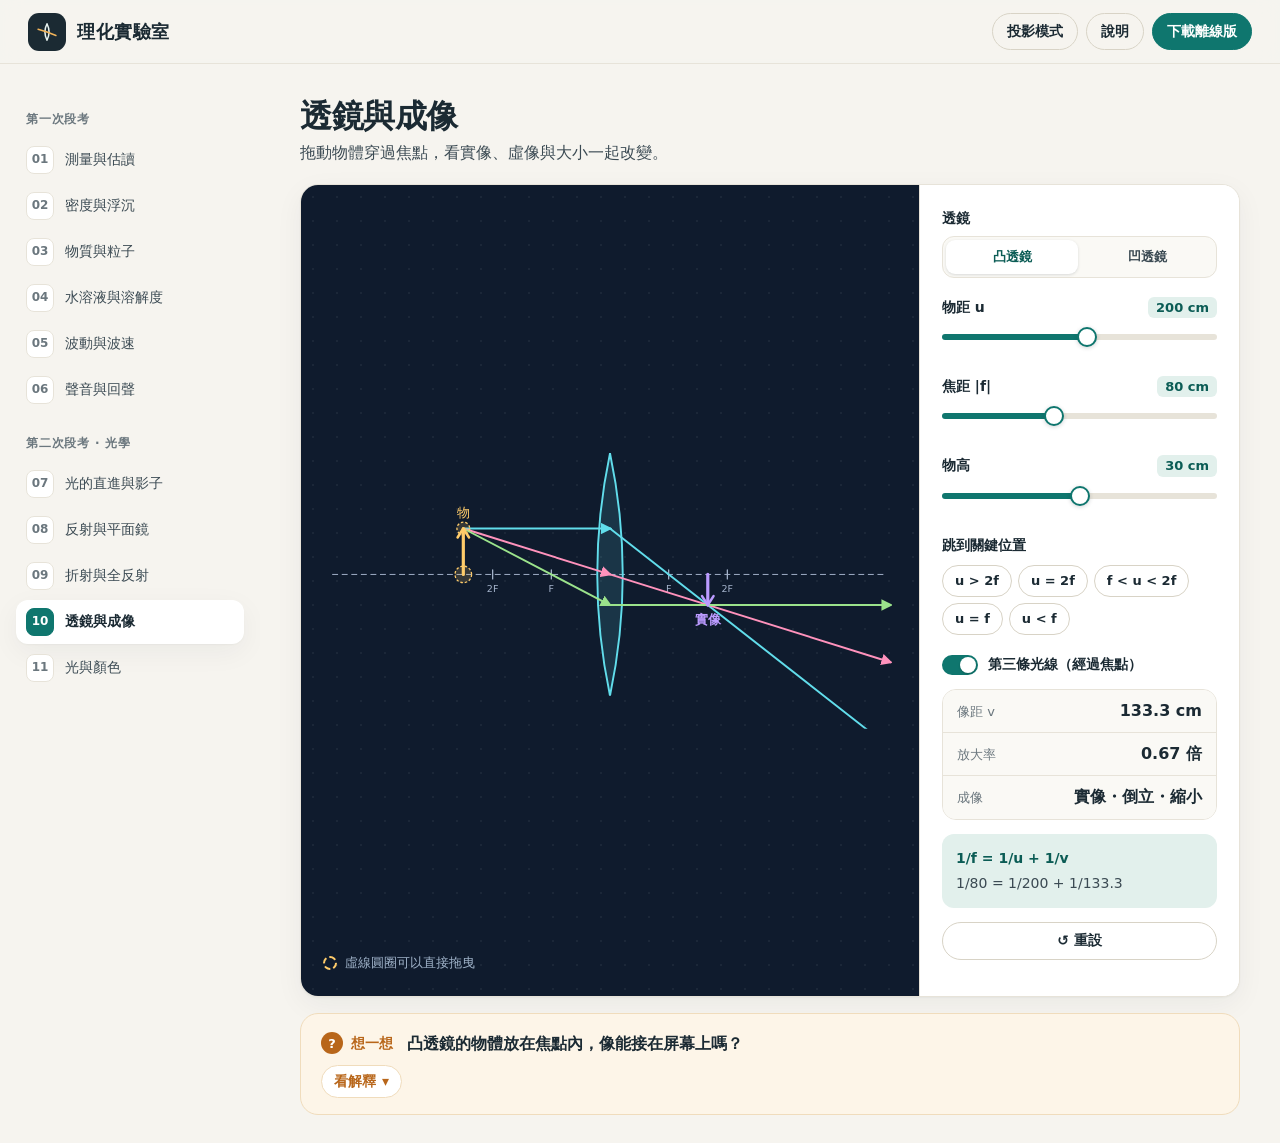
==== commit 94cb7b21: "Refocus labs on concept demos with more controls and less clutter - Remove decorative text: eyebrow," ====
--- a/index.html
+++ b/index.html
@@ -1,8 +1,8 @@
 <!doctype html>
-<html lang="zh-Hant"><head><meta charset="utf-8"><meta name="viewport" content="width=device-width, initial-scale=1"><meta name="theme-color" content="#f6f4ef"><title>理化實驗室 · 八年級互動教學</title><meta name="description" content="從預測、操作到解釋：八年級測量、物質、波動聲音及光學的互動實驗室。"><link rel="stylesheet" href="style.css"></head>
+<html lang="zh-Hant"><head><meta charset="utf-8"><meta name="viewport" content="width=device-width, initial-scale=1"><meta name="theme-color" content="#f6f4ef"><title>理化實驗室 · 八年級互動教學</title><meta name="description" content="八年級測量、物質、波動聲音及光學的互動觀念演示。"><link rel="stylesheet" href="style.css"></head>
 <body>
-<header class="topbar"><a class="brand" href="#lens" aria-label="理化實驗室首頁"><span class="brand-icon" aria-hidden="true"><svg viewBox="0 0 32 32" width="22" height="22"><path d="M16 4Q22 16 16 28Q10 16 16 4Z" fill="none" stroke="currentColor" stroke-width="2.2" stroke-linejoin="round"/><path d="M3 12L16 16L29 21" fill="none" stroke="#f2b45a" stroke-width="2.2" stroke-linecap="round"/></svg></span><span class="brand-text">理化實驗室<small>八年級互動教學</small></span></a><div class="top-actions"><button class="btn ghost" id="focus">投影模式</button><button class="btn ghost" id="guide">教學指南</button><a class="btn primary" href="offline.html" download="八年級理化互動實驗室.html">下載離線版</a></div></header>
-<div class="page-layout"><aside class="sidebar"><div class="side-head"><div class="side-title">八年級 · 上學期</div><p class="side-caption">把抽象概念，變成看得見的變化。</p></div><nav aria-label="互動實驗單元" id="nav"></nav><div class="scope-mini"><div><span class="status-dot"></span>第一次範圍已核實</div><p>115-1 第一次：翰林 B3 Ch1–3。<br>第二次光學為歷年進度推估。</p></div></aside>
-<main><section class="page-intro"><div class="intro-meta"><span class="eyebrow" id="eyebrow"></span><span class="lesson-number" id="lesson-number"></span></div><h1 id="title"></h1><p id="subtitle"></p></section><section class="teaching-flow" aria-label="教學流程"><ol class="steps"><li><span>1</span>先預測</li><li><span>2</span>動手改變</li><li><span>3</span>解釋原因</li></ol><button class="btn ghost" id="reset">↺ 重設實驗</button></section><div id="lab" aria-live="off"></div><section class="lesson-footer"><div class="footer-card"><span class="footer-label">老師可以這樣問</span><p id="teacher-prompt"></p></div><div class="footer-card"><span class="footer-label">看懂，不只記住</span><p id="takeaway"></p></div></section><footer><span>原創互動教材 · 示意圖不等於實物比例</span><button class="text-btn" id="sources">範圍與模型說明 ↗</button></footer></main></div>
+<header class="topbar"><a class="brand" href="#lens" aria-label="理化實驗室首頁"><span class="brand-icon" aria-hidden="true"><svg viewBox="0 0 32 32" width="22" height="22"><path d="M16 4Q22 16 16 28Q10 16 16 4Z" fill="none" stroke="currentColor" stroke-width="2.2" stroke-linejoin="round"/><path d="M3 12L16 16L29 21" fill="none" stroke="#f2b45a" stroke-width="2.2" stroke-linecap="round"/></svg></span><span class="brand-text">理化實驗室</span></a><div class="top-actions"><button class="btn ghost" id="focus">投影模式</button><button class="btn ghost" id="guide">說明</button><a class="btn primary" href="offline.html" download="八年級理化互動實驗室.html">下載離線版</a></div></header>
+<div class="page-layout"><aside class="sidebar"><nav aria-label="互動實驗單元" id="nav"></nav></aside>
+<main><section class="page-intro"><h1 id="title"></h1><p id="subtitle"></p></section><div id="lab" aria-live="off"></div></main></div>
 <dialog id="info"><button class="close btn ghost" aria-label="關閉">關閉 ×</button><div id="info-content"></div></dialog>
-<script src="optics.js"></script><script src="app.js"></script></body></html>
+<script src="app.js"></script></body></html>
--- a/style.css
+++ b/style.css
@@ -27,53 +27,29 @@
 .btn.ghost:hover{background:var(--accent-soft)}
 .btn.primary,.primary{background:var(--accent);border-color:var(--accent);color:#fff}
 .btn.primary:hover{background:var(--accent-ink);border-color:var(--accent-ink);color:#fff}
-.text-btn{background:none;border:0;color:var(--muted);padding:0;font-size:13px}
-.text-btn:hover{color:var(--accent-ink);text-decoration:underline}
 
 /* ---------- Top bar ---------- */
 .topbar{position:sticky;top:0;z-index:20;height:64px;padding:0 28px;display:flex;align-items:center;justify-content:space-between;gap:16px;background:#f6f4efe6;backdrop-filter:saturate(1.4) blur(10px);-webkit-backdrop-filter:saturate(1.4) blur(10px);border-bottom:1px solid var(--line)}
 .brand{display:flex;gap:11px;align-items:center;text-decoration:none}
 .brand-icon{display:grid;place-items:center;width:38px;height:38px;border-radius:11px;background:var(--ink);color:#e8f2ef}
 .brand-text{font-weight:800;font-size:18px;letter-spacing:.5px;line-height:1.2}
-.brand-text small{display:block;font-size:12px;font-weight:500;letter-spacing:.5px;color:var(--muted)}
 .top-actions{display:flex;gap:8px;align-items:center}
 
 /* ---------- Layout ---------- */
 .page-layout{display:grid;grid-template-columns:260px minmax(0,1fr);max-width:1600px;margin:0 auto}
-.sidebar{position:sticky;top:64px;align-self:start;height:calc(100vh - 64px);overflow-y:auto;padding:28px 18px 24px;display:flex;flex-direction:column}
-.side-head{padding:0 10px}
-.side-title{font-weight:750;font-size:15px}
-.side-caption{font-size:13px;color:var(--muted);margin:4px 0 8px}
+.sidebar{position:sticky;top:64px;align-self:start;height:calc(100vh - 64px);overflow-y:auto;padding:24px 16px;display:flex;flex-direction:column}
 .nav-group-label{display:flex;align-items:center;gap:8px;font-size:12px;color:var(--muted);letter-spacing:.8px;margin:22px 10px 8px;font-weight:700}
-.nav-group-label b{background:var(--amber-soft);border:1px solid var(--amber-line);padding:1px 7px;border-radius:999px;color:var(--amber);font-size:11px;font-weight:700;letter-spacing:0}
 nav a{display:flex;align-items:center;gap:11px;padding:8px 10px;margin:2px 0;text-decoration:none;border-radius:12px;font-size:14px;font-weight:550;color:var(--ink-2);transition:background .15s,color .15s}
 nav a .count{flex:none;display:grid;place-items:center;width:28px;height:28px;border-radius:8px;background:var(--surface);border:1px solid var(--line);font-size:12px;font-weight:700;color:var(--muted);font-variant-numeric:tabular-nums}
-nav a .nav-icon{display:none}
 nav a:not(.active):hover{background:#ece9e1;color:var(--ink)}
 nav a.active{background:var(--surface);color:var(--ink);font-weight:700;box-shadow:var(--shadow)}
 nav a.active .count{background:var(--accent);border-color:var(--accent);color:#fff}
-.scope-mini{margin-top:auto;font-size:13px;color:var(--ink-2);border:1px solid var(--line);background:var(--surface-2);border-radius:14px;padding:12px 14px;font-weight:600}
-.scope-mini p{font-size:12px;line-height:1.7;margin:6px 0 0;color:var(--muted);font-weight:400}
-.status-dot{display:inline-block;width:8px;height:8px;border-radius:50%;background:#2f9e6f;margin-right:7px;box-shadow:0 0 0 3px #2f9e6f22}
 main{padding:32px 40px 28px;min-width:0}
 
 /* ---------- Lesson intro ---------- */
-.page-intro{margin-bottom:20px}
-.intro-meta{display:flex;align-items:center;gap:10px;flex-wrap:wrap}
-.eyebrow{display:inline-block;font-size:12px;letter-spacing:.6px;font-weight:700;color:var(--accent-ink);background:var(--accent-soft);padding:3px 10px;border-radius:999px}
-.lesson-number{font-size:12px;font-weight:700;color:var(--muted);letter-spacing:1px;font-variant-numeric:tabular-nums}
-.lesson-number:not(:empty)::before{content:"單元 "}
-.lesson-number:not(:empty)::after{content:" / 11"}
-h1{font-size:34px;letter-spacing:-.5px;margin:12px 0 4px;line-height:1.3}
-.page-intro p{font-size:16px;color:var(--ink-2);margin:0;max-width:720px}
-
-/* ---------- Teaching flow ---------- */
-.teaching-flow{display:flex;align-items:center;gap:12px;margin:0 0 18px}
-.steps{display:flex;gap:6px;list-style:none;margin:0;padding:4px;background:var(--surface);border:1px solid var(--line);border-radius:999px}
-.steps li{display:flex;align-items:center;gap:7px;padding:5px 14px 5px 6px;font-size:14px;font-weight:600;color:var(--ink-2);border-radius:999px}
-.steps li+li{position:relative}
-.steps span{display:grid;place-items:center;width:24px;height:24px;border-radius:50%;background:var(--accent-soft);color:var(--accent-ink);font-size:12px;font-weight:800}
-.teaching-flow .btn{margin-left:auto}
+.page-intro{margin-bottom:18px}
+h1{font-size:32px;letter-spacing:-.5px;margin:0 0 2px;line-height:1.3}
+.page-intro p{font-size:16px;color:var(--ink-2);margin:0;max-width:760px}
 
 /* ---------- Simulation card ---------- */
 .sim-layout{display:grid;grid-template-columns:minmax(0,1fr) 320px;border:1px solid var(--line);border-radius:var(--radius);background:var(--surface);box-shadow:var(--shadow);overflow:hidden;min-height:500px}
@@ -81,20 +57,11 @@
 .viz-panel svg{display:block;width:100%;height:auto;min-width:0;overflow:visible;font-family:inherit;margin:auto 0}
 .viz-panel.dark{background:var(--stage-dark);background-image:radial-gradient(#ffffff0d 1px,transparent 1.2px);background-size:24px 24px}
 .viz-panel.dark svg{overflow:hidden}
-.viz-heading{display:flex;justify-content:space-between;align-items:center;gap:12px;font-size:13px;font-weight:600;color:var(--ink-2);margin-bottom:6px}
-.viz-heading .tag{font-size:11px;font-weight:700;letter-spacing:1.2px;color:var(--muted);border:1px solid var(--line-2);border-radius:999px;padding:2px 9px;background:var(--surface)}
-.viz-panel.dark .viz-heading{color:#d6e2f0}
-.viz-panel.dark .viz-heading .tag{color:#9fb2c8;border-color:#ffffff22;background:#ffffff0a}
-.live-dot{display:inline-block;width:8px;height:8px;border-radius:50%;background:#2f9e6f;margin-right:8px;box-shadow:0 0 0 3px #2f9e6f26;vertical-align:1px}
-.viz-panel.dark .live-dot{background:#61ddeb;box-shadow:0 0 0 3px #61ddeb2e}
 
 .controls{padding:22px;border-left:1px solid var(--line);background:var(--surface);min-width:0}
-.controls h3{margin:0 0 18px;font-size:12px;letter-spacing:1px;color:var(--muted);font-weight:700}
 .control{margin-bottom:18px}
 .control label,.control>span{display:flex;justify-content:space-between;align-items:baseline;gap:10px;font-weight:600;font-size:14px;margin-bottom:6px;color:var(--ink)}
 .control label output,.control label b{color:var(--accent-ink);font-variant-numeric:tabular-nums;font-weight:700;background:var(--accent-soft);padding:0 8px;border-radius:6px;font-size:13px;white-space:nowrap}
-.control label:has(input[type=checkbox]){justify-content:flex-start;align-items:center;cursor:pointer}
-.control input[type=checkbox]{width:18px;height:18px;accent-color:var(--accent);margin:0}
 .control select,.control input[type=number]{width:100%;border:1px solid var(--line-2);background:var(--surface-2);padding:9px 12px;border-radius:var(--radius-sm);color:var(--ink);font-size:14px}
 .control small{font-size:12px;display:block;color:var(--muted)}
 .controls>.btn{width:100%;margin-bottom:14px}
@@ -117,40 +84,25 @@
 .note{font-size:14px;line-height:1.8;color:var(--ink-2);margin:14px 0 0;padding:12px 14px;background:var(--accent-soft);border-radius:12px}
 .note:empty{display:none}
 .note b{color:var(--accent-ink)}
-.chip{display:inline-block;border:1px solid var(--line-2);border-radius:999px;font-size:13px;padding:5px 11px;background:#fff;cursor:pointer;color:var(--ink)}
-.chip.active{background:var(--accent);color:#fff;border-color:var(--accent)}
 .control-buttons{display:flex;flex-wrap:wrap;gap:6px;margin:8px 0 0}
 .control-buttons .btn{padding:6px 12px;font-size:13px}
-.legend{display:flex;flex-wrap:wrap;gap:14px;font-size:13px;color:var(--muted);margin-top:10px;justify-content:center}
-.legend:empty{display:none}
-.legend i{display:inline-block;width:16px;height:3px;background:var(--accent);vertical-align:middle;margin-right:5px}
-.legend i.orange{background:var(--orange)}
-.legend i.blue{background:var(--blue)}
-.model-tag{font-size:12px;color:var(--muted);text-align:center;margin:12px 0 0}
 
-/* ---------- Prediction question ---------- */
-.question{margin-top:18px;background:var(--amber-soft);border:1px solid var(--amber-line);border-radius:var(--radius);padding:18px 22px;font-size:15px;line-height:1.8}
-.question h3{display:flex;align-items:center;gap:8px;font-size:13px;letter-spacing:1px;margin:0 0 4px;color:var(--amber)}
-.question h3::before{content:"?";display:grid;place-items:center;width:22px;height:22px;border-radius:50%;background:var(--amber);color:#fff;font-size:13px;letter-spacing:0}
-.question>p{margin:4px 0 10px;font-size:16px;font-weight:600;color:var(--ink)}
-.question summary{display:inline-flex;align-items:center;gap:6px;cursor:pointer;list-style:none;color:var(--amber);font-weight:700;font-size:14px;padding:5px 12px;border:1px solid var(--amber-line);border-radius:999px;background:#fff}
+/* ---------- Question ---------- */
+.question{margin-top:16px;background:var(--amber-soft);border:1px solid var(--amber-line);border-radius:var(--radius);padding:16px 20px;display:flex;flex-wrap:wrap;align-items:center;gap:8px 14px}
+.question h3{display:flex;align-items:center;gap:8px;font-size:14px;margin:0;color:var(--amber)}
+.question h3::before{content:"?";display:grid;place-items:center;width:22px;height:22px;border-radius:50%;background:var(--amber);color:#fff;font-size:13px}
+.question>p{flex:1 1 320px;margin:0;font-size:16px;font-weight:600;color:var(--ink);line-height:1.7}
+.question details{flex:1 1 100%}
+.question summary{display:inline-flex;align-items:center;gap:6px;cursor:pointer;list-style:none;color:var(--amber);font-weight:700;font-size:14px;padding:4px 12px;border:1px solid var(--amber-line);border-radius:999px;background:#fff}
 .question summary::-webkit-details-marker{display:none}
 .question summary::after{content:"▾";transition:transform .2s}
 .question details[open] summary::after{transform:rotate(180deg)}
-.question .answer{margin-top:12px;padding:12px 16px;background:#fff;border-radius:12px;color:var(--ink-2)}
-
-/* ---------- Lesson footer ---------- */
-.lesson-footer{display:grid;grid-template-columns:1fr 1fr;gap:16px;margin:18px 0 8px}
-.footer-card{background:var(--surface);border:1px solid var(--line);border-radius:var(--radius);padding:16px 20px}
-.footer-label{display:block;font-size:12px;letter-spacing:1px;font-weight:700;color:var(--accent-ink)}
-.lesson-footer p{font-size:15px;line-height:1.8;margin:6px 0 0;color:var(--ink-2)}
-footer{display:flex;justify-content:space-between;gap:12px;color:var(--muted);font-size:13px;padding-top:18px;margin-top:10px;border-top:1px solid var(--line)}
+.question .answer{margin-top:10px;padding:12px 16px;background:#fff;border-radius:12px;color:var(--ink-2);font-size:15px;line-height:1.8}
 
 /* ---------- Dialog ---------- */
 dialog{border:0;border-radius:22px;padding:32px 36px;max-width:720px;width:calc(100% - 32px);max-height:85vh;color:var(--ink);background:var(--surface);box-shadow:0 24px 80px #0f1b2d40}
 dialog::backdrop{background:#1b2a3366;backdrop-filter:blur(4px)}
 dialog .close{float:right;margin:-6px -8px 0 12px}
-dialog .eyebrow{margin-bottom:4px}
 dialog h2{font-size:24px;line-height:1.4;margin:10px 0 12px}
 dialog h3{font-size:17px;margin:26px 0 6px;padding-top:18px;border-top:1px solid var(--line)}
 dialog p,dialog li{font-size:15px;line-height:1.9;color:var(--ink-2)}
@@ -165,11 +117,10 @@
 .projection .control label,.projection .note,.projection .question{font-size:17px}
 .projection .readout b,.projection .readout strong{font-size:19px}
 .projection .page-intro p{font-size:18px}
+.projection .readouts .readout{font-size:15px}
 .projection h1{font-size:40px}
-.projection .lesson-footer{display:none}
 .projection .viz-panel{min-height:560px}
 
-.toast{position:fixed;bottom:24px;left:50%;transform:translateX(-50%);background:var(--ink);color:white;border-radius:12px;padding:12px 20px;z-index:30;font-size:14px}
 [hidden]{display:none!important}
 
 /* ---------- Responsive ---------- */
@@ -182,7 +133,7 @@
   .sim-layout{grid-template-columns:1fr}
   .controls{border-left:0;border-top:1px solid var(--line);display:grid;grid-template-columns:1fr 1fr;gap:0 24px;align-content:start}
   .controls>*{min-width:0}
-  .controls h3,.controls .note,.controls .readouts,.controls .control-buttons,.controls>.btn,.controls>div:not(.control){grid-column:1/-1}
+  .controls .note,.controls .readouts,.controls .control-buttons,.controls>.btn,.controls>div:not(.control){grid-column:1/-1}
   .readouts{display:grid;grid-template-columns:repeat(auto-fit,minmax(200px,1fr))}
   .readout+.readout{border-top:0}
   .readout{border-bottom:1px solid var(--line);border-right:1px solid var(--line);margin:0 -1px -1px 0}
@@ -197,7 +148,6 @@
   .top-actions .btn{flex:1;font-size:13px;padding:7px 8px}
   .page-layout{display:block}
   .sidebar{position:sticky;top:0;z-index:15;height:auto;overflow:visible;border-right:0;border-bottom:1px solid var(--line);padding:10px 0;background:#f6f4efeb;backdrop-filter:blur(10px);-webkit-backdrop-filter:blur(10px)}
-  .side-head,.scope-mini{display:none}
   nav{display:flex;overflow-x:auto;gap:6px;padding:2px 16px 4px;scrollbar-width:none}
   nav::-webkit-scrollbar{display:none}
   nav .nav-group-label{display:none}
@@ -207,19 +157,41 @@
   main{padding:18px 16px}
   h1{font-size:27px}
   .page-intro p{font-size:15px}
-  .teaching-flow{flex-wrap:wrap}
-  .steps{flex:1 1 100%;justify-content:space-between}
-  .steps li{font-size:13px;padding:4px 10px 4px 4px}
-  .teaching-flow .btn{margin-left:0}
   .viz-panel{padding:12px 10px 14px}
-  .viz-heading{padding:0 4px;font-size:12px}
   .controls{grid-template-columns:1fr;padding:18px 16px}
   .readouts{grid-template-columns:1fr}
   .readout{border-right:0;margin-right:0}
   .question{padding:16px}
-  .lesson-footer{grid-template-columns:1fr;gap:12px}
-  footer{flex-wrap:wrap}
   dialog{padding:24px 20px}
 }
 @media(prefers-reduced-motion:reduce){*{scroll-behavior:auto!important;transition:none!important}}
-.drawing{margin:auto 0}
+
+/* ---------- Controls (v2) ---------- */
+.ctl-label{display:block;font-weight:600;font-size:14px;margin-bottom:6px;color:var(--ink)}
+.seg{display:flex;flex-wrap:wrap;gap:3px;padding:3px;background:var(--surface-2);border:1px solid var(--line);border-radius:12px}
+.seg button{flex:1 1 auto;border:0;background:transparent;padding:6px 10px;border-radius:9px;font-size:13px;font-weight:600;color:var(--ink-2);white-space:nowrap}
+.seg button:hover{color:var(--accent-ink)}
+.seg button.active{background:var(--surface);color:var(--accent-ink);box-shadow:0 1px 3px #1b2a3326}
+.toggle{display:flex!important;justify-content:flex-start!important;align-items:center!important;gap:10px;font-size:14px;font-weight:600;cursor:pointer;margin:0!important}
+.toggle input{appearance:none;-webkit-appearance:none;flex:none;width:36px;height:20px;border-radius:999px;background:var(--line-2);position:relative;cursor:pointer;margin:0;transition:background .15s}
+.toggle input::after{content:"";position:absolute;top:2px;left:2px;width:16px;height:16px;border-radius:50%;background:#fff;box-shadow:0 1px 2px #0003;transition:transform .15s}
+.toggle input:checked{background:var(--accent)}
+.toggle input:checked::after{transform:translateX(16px)}
+.control:has(.toggle){margin-bottom:12px}
+.counter{display:flex;flex-direction:column;gap:2px}
+.count-row{display:flex;align-items:center;justify-content:space-between;gap:8px;font-size:14px;padding:3px 0}
+.stepper{display:inline-flex;align-items:center;gap:4px}
+.stepper button{width:30px;height:30px;border-radius:8px;border:1px solid var(--line-2);background:var(--surface);font-size:16px;font-weight:700;color:var(--ink);line-height:1}
+.stepper button:hover:not(:disabled){border-color:var(--accent);color:var(--accent-ink)}
+.stepper button:disabled{opacity:.35;cursor:default}
+.stepper output{min-width:22px;text-align:center;font-weight:700;font-variant-numeric:tabular-nums}
+.controls .reset{width:100%;margin-top:14px}
+.control-buttons .btn.primary{flex:1;padding:9px 14px;font-size:14px}
+.drag-hint{display:flex;align-items:center;gap:8px;margin:6px 0 0;font-size:13px;color:var(--muted)}
+.drag-hint i{width:14px;height:14px;border-radius:50%;border:2px dashed var(--orange)}
+.viz-panel.dark .drag-hint{color:#9fb2c8}
+.viz-panel.dark .drag-hint i{border-color:#ffcc6a}
+.handle,.handle-body{cursor:grab;touch-action:none}
+.handle:hover .ring{fill-opacity:.4}
+.dragging,.dragging *{cursor:grabbing!important}
+dialog .small{font-size:13px;color:var(--muted)}
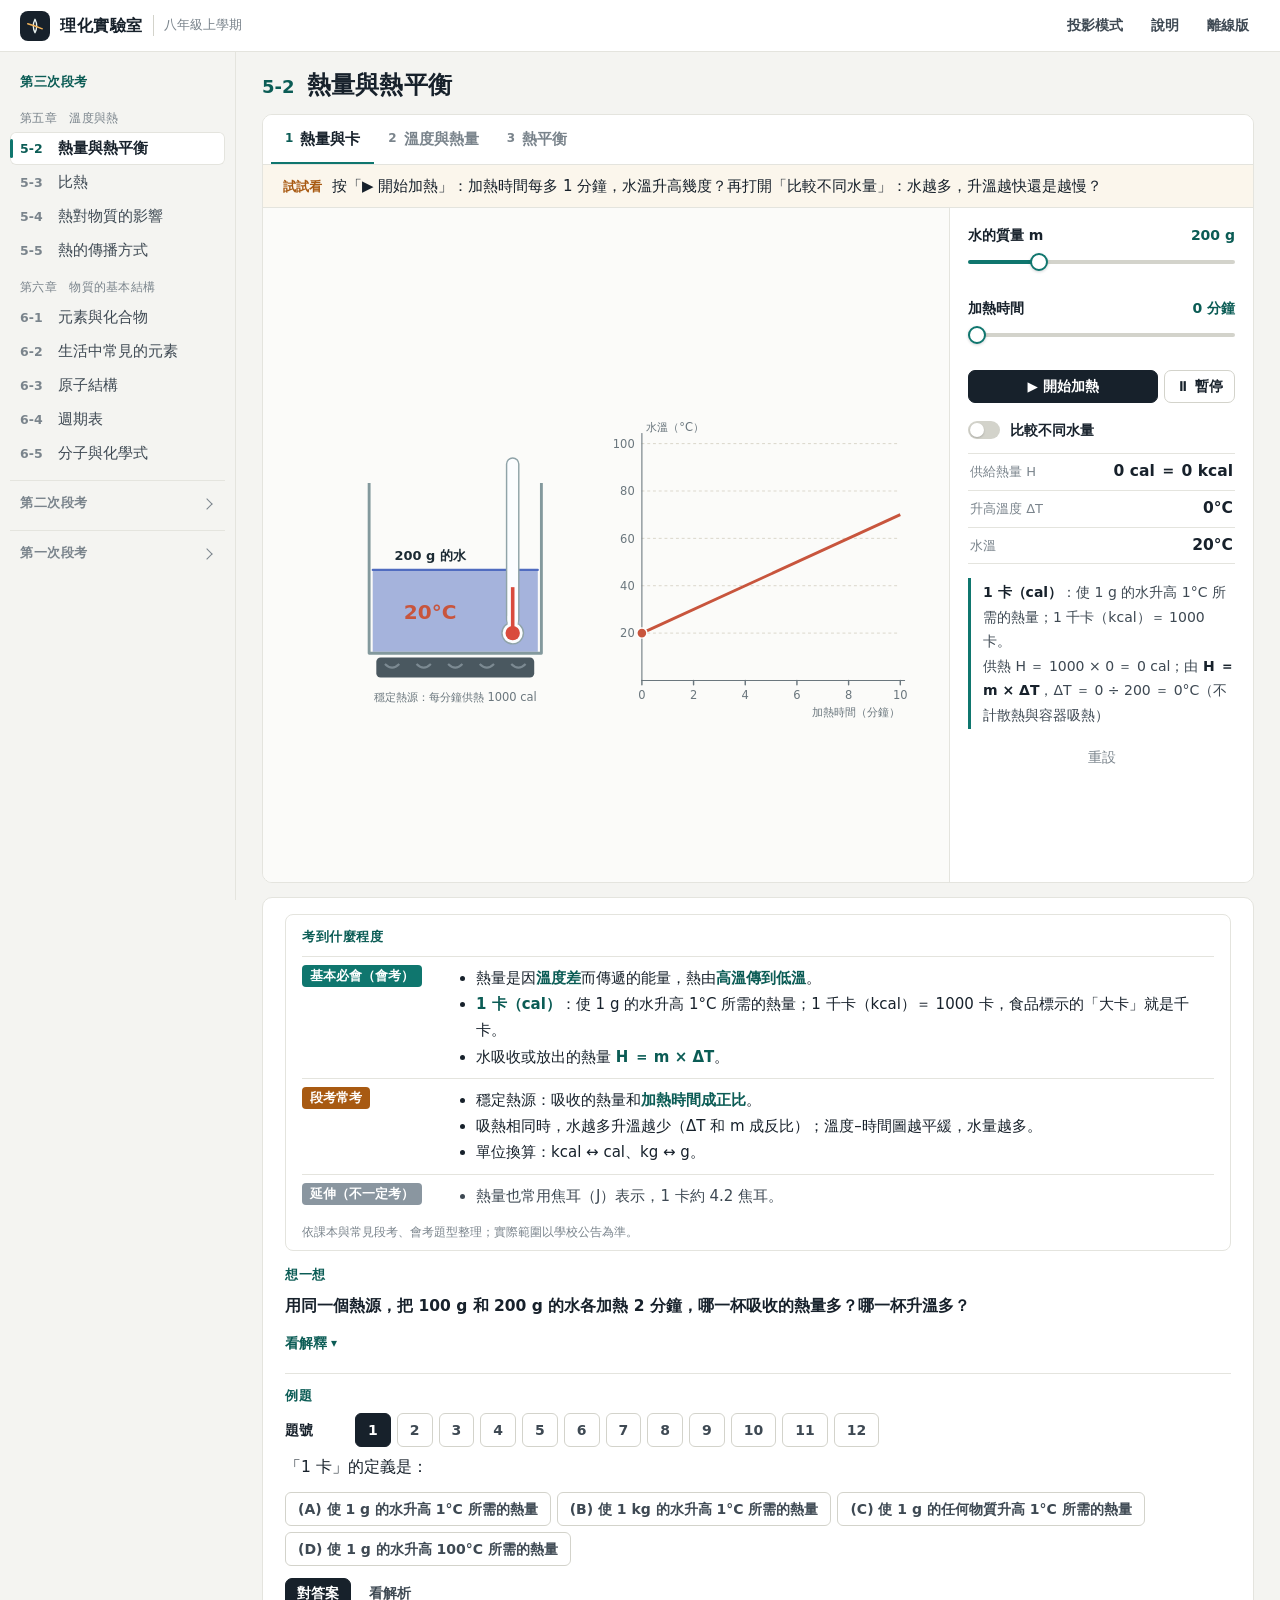
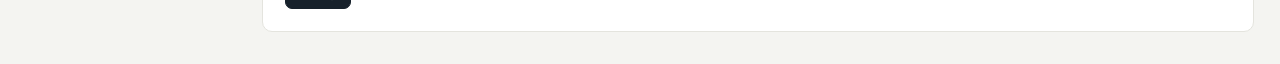
==== commit 0116aa9b: "版面改版：第三次段考（5-2～6-5）置頂，前兩次段考收合；第六章依課本節次拆成 6-1～6-5 - 側欄：第三次段考展開，第一、二次段考收成可展開的分組；預設開啟 5-2 - 第六章：6-1、6-2" ====
--- a/index.html
+++ b/index.html
@@ -1,8 +1,8 @@
 <!doctype html>
-<html lang="zh-Hant"><head><meta charset="utf-8"><meta name="viewport" content="width=device-width, initial-scale=1"><meta name="theme-color" content="#f6f4ef"><title>理化實驗室 · 八年級互動教學</title><meta name="description" content="八年級測量、物質、波動聲音及光學的互動觀念演示。"><link rel="stylesheet" href="style.css"></head>
+<html lang="zh-Hant"><head><meta charset="utf-8"><meta name="viewport" content="width=device-width, initial-scale=1"><meta name="theme-color" content="#f5f5f2"><title>理化實驗室</title><meta name="description" content="八年級理化互動教學：溫度與熱、物質的基本結構、光學、波動與聲音。"><link rel="stylesheet" href="style.css"></head>
 <body>
-<header class="topbar"><a class="brand" href="#lens" aria-label="理化實驗室首頁"><span class="brand-icon" aria-hidden="true"><svg viewBox="0 0 32 32" width="22" height="22"><path d="M16 4Q22 16 16 28Q10 16 16 4Z" fill="none" stroke="currentColor" stroke-width="2.2" stroke-linejoin="round"/><path d="M3 12L16 16L29 21" fill="none" stroke="#f2b45a" stroke-width="2.2" stroke-linecap="round"/></svg></span><span class="brand-text">理化實驗室</span></a><div class="top-actions"><button class="btn ghost" id="focus">投影模式</button><button class="btn ghost" id="guide">說明</button><a class="btn primary" href="offline.html" download="八年級理化互動實驗室.html">下載離線版</a></div></header>
-<div class="page-layout"><aside class="sidebar"><nav aria-label="互動實驗單元" id="nav"></nav></aside>
-<main><section class="page-intro"><h1 id="title"></h1><p id="subtitle"></p></section><div id="lab" aria-live="off"></div></main></div>
-<dialog id="info"><button class="close btn ghost" aria-label="關閉">關閉 ×</button><div id="info-content"></div></dialog>
+<header class="topbar"><a class="brand" href="#5-2" aria-label="理化實驗室首頁"><span class="brand-icon" aria-hidden="true"><svg viewBox="0 0 32 32" width="18" height="18"><path d="M16 4Q22 16 16 28Q10 16 16 4Z" fill="none" stroke="currentColor" stroke-width="2.4" stroke-linejoin="round"/><path d="M3 12L16 16L29 21" fill="none" stroke="#f2b45a" stroke-width="2.4" stroke-linecap="round"/></svg></span><span class="brand-text">理化實驗室</span><span class="brand-sub">八年級上學期</span></a><div class="top-actions"><button class="btn ghost" id="focus">投影模式</button><button class="btn ghost" id="guide">說明</button><a class="btn ghost" href="offline.html" download="八年級理化互動實驗室.html">離線版</a></div></header>
+<div class="page-layout"><aside class="sidebar"><nav aria-label="單元" id="nav"></nav></aside>
+<main><section class="page-intro"><span class="secno" id="secno"></span><h1 id="title"></h1></section><div id="lab" aria-live="off"></div></main></div>
+<dialog id="info"><button class="close btn ghost" aria-label="關閉">關閉</button><div id="info-content"></div></dialog>
 <script src="app.js"></script></body></html>
--- a/style.css
+++ b/style.css
@@ -1,197 +1,302 @@
 :root{
-  --bg:#f6f4ef;--surface:#fff;--surface-2:#faf9f5;
-  --ink:#1b2a33;--ink-2:#3b4a53;--muted:#6b777e;
-  --line:#e7e3d9;--line-2:#d8d3c6;
-  --accent:#0f766e;--accent-ink:#0b5c55;--accent-soft:#e2f0ec;
-  --amber:#b8661a;--amber-soft:#fdf5e8;--amber-line:#f0dcbc;
+  --bg:#f4f4f1;--surface:#fff;--surface-2:#f8f8f5;--hover:#eaeae5;
+  --ink:#17212b;--ink-2:#3e4953;--muted:#7a848c;
+  --line:#e4e4de;--line-2:#d3d3cb;
+  --accent:#0f766e;--accent-ink:#0b5c55;--accent-soft:#e7f1ee;
+  --amber:#a85a12;--amber-soft:#fbf6ec;--amber-line:#eadcc2;
   --orange:#df7c44;--blue:#4c85bb;
-  --stage:#fbfaf6;--stage-dot:#e4e0d4;--stage-dark:#0f1b2d;
-  --radius:18px;--radius-sm:10px;
-  --shadow:0 1px 2px #1b2a330a,0 8px 28px #1b2a330d;
+  --stage:#fbfbf9;--stage-dark:#0f1b2d;
+  --radius:10px;--radius-sm:7px;
+  --top:52px;
   --font:"Inter","Noto Sans TC","PingFang TC","Microsoft JhengHei",system-ui,sans-serif;
 }
 *{box-sizing:border-box}
-html{scroll-behavior:smooth}
-body{margin:0;background:var(--bg);color:var(--ink);font-family:var(--font);font-size:16px;line-height:1.65;-webkit-font-smoothing:antialiased}
+body{margin:0;background:var(--bg);color:var(--ink);font-family:var(--font);font-size:16px;line-height:1.6;-webkit-font-smoothing:antialiased}
 button,input,select{font:inherit}
 button,a,input,select,summary{-webkit-tap-highlight-color:transparent}
 button,a{touch-action:manipulation}
 button{cursor:pointer}
 a{color:inherit}
-:focus-visible{outline:3px solid #f2b45a;outline-offset:3px;border-radius:6px}
+:focus-visible{outline:2px solid #e3a03f;outline-offset:2px;border-radius:4px}
+[hidden]{display:none!important}
 
 /* ---------- Buttons ---------- */
-.btn{display:inline-flex;align-items:center;justify-content:center;gap:6px;border:1px solid var(--line-2);background:var(--surface);color:var(--ink);padding:8px 14px;border-radius:999px;font-size:14px;font-weight:600;line-height:1.4;text-decoration:none;white-space:nowrap;transition:background .15s,border-color .15s,color .15s}
-.btn:hover{border-color:var(--accent);color:var(--accent-ink);background:var(--accent-soft)}
-.btn.ghost{background:transparent}
-.btn.ghost:hover{background:var(--accent-soft)}
-.btn.primary,.primary{background:var(--accent);border-color:var(--accent);color:#fff}
-.btn.primary:hover{background:var(--accent-ink);border-color:var(--accent-ink);color:#fff}
+.btn{display:inline-flex;align-items:center;justify-content:center;gap:6px;border:1px solid var(--line-2);background:var(--surface);color:var(--ink);padding:6px 12px;border-radius:var(--radius-sm);font-size:14px;font-weight:600;line-height:1.4;text-decoration:none;white-space:nowrap;transition:background .12s,border-color .12s,color .12s}
+.btn:hover{border-color:var(--ink-2);background:var(--surface-2)}
+.btn.ghost{background:transparent;border-color:transparent;color:var(--ink-2)}
+.btn.ghost:hover{background:var(--hover);color:var(--ink)}
+.btn.primary,.primary{background:var(--ink);border-color:var(--ink);color:#fff}
+.btn.primary:hover{background:#000;border-color:#000;color:#fff}
 
 /* ---------- Top bar ---------- */
-.topbar{position:sticky;top:0;z-index:20;height:64px;padding:0 28px;display:flex;align-items:center;justify-content:space-between;gap:16px;background:#f6f4efe6;backdrop-filter:saturate(1.4) blur(10px);-webkit-backdrop-filter:saturate(1.4) blur(10px);border-bottom:1px solid var(--line)}
-.brand{display:flex;gap:11px;align-items:center;text-decoration:none}
-.brand-icon{display:grid;place-items:center;width:38px;height:38px;border-radius:11px;background:var(--ink);color:#e8f2ef}
-.brand-text{font-weight:800;font-size:18px;letter-spacing:.5px;line-height:1.2}
-.top-actions{display:flex;gap:8px;align-items:center}
+.topbar{position:sticky;top:0;z-index:20;height:var(--top);padding:0 18px 0 20px;display:flex;align-items:center;justify-content:space-between;gap:16px;background:var(--surface);border-bottom:1px solid var(--line)}
+.brand{display:flex;gap:10px;align-items:center;text-decoration:none}
+.brand-icon{display:grid;place-items:center;width:30px;height:30px;border-radius:8px;background:var(--ink);color:#e8f2ef}
+.brand-text{font-weight:700;font-size:16px;letter-spacing:.5px}
+.brand-sub{font-size:13px;color:var(--muted);padding-left:10px;border-left:1px solid var(--line-2)}
+.top-actions{display:flex;gap:2px;align-items:center}
+.projection #focus{background:var(--ink);color:#fff}
 
 /* ---------- Layout ---------- */
-.page-layout{display:grid;grid-template-columns:260px minmax(0,1fr);max-width:1600px;margin:0 auto}
-.sidebar{position:sticky;top:64px;align-self:start;height:calc(100vh - 64px);overflow-y:auto;padding:24px 16px;display:flex;flex-direction:column}
-.nav-group-label{display:flex;align-items:center;gap:8px;font-size:12px;color:var(--muted);letter-spacing:.8px;margin:22px 10px 8px;font-weight:700}
-nav a{display:flex;align-items:center;gap:11px;padding:8px 10px;margin:2px 0;text-decoration:none;border-radius:12px;font-size:14px;font-weight:550;color:var(--ink-2);transition:background .15s,color .15s}
-nav a .count{flex:none;display:grid;place-items:center;width:28px;height:28px;border-radius:8px;background:var(--surface);border:1px solid var(--line);font-size:12px;font-weight:700;color:var(--muted);font-variant-numeric:tabular-nums}
-nav a:not(.active):hover{background:#ece9e1;color:var(--ink)}
-nav a.active{background:var(--surface);color:var(--ink);font-weight:700;box-shadow:var(--shadow)}
-nav a.active .count{background:var(--accent);border-color:var(--accent);color:#fff}
-main{padding:32px 40px 28px;min-width:0}
-
-/* ---------- Lesson intro ---------- */
-.page-intro{margin-bottom:18px}
-h1{font-size:32px;letter-spacing:-.5px;margin:0 0 2px;line-height:1.3}
-.page-intro p{font-size:16px;color:var(--ink-2);margin:0;max-width:760px}
-
-/* ---------- Simulation card ---------- */
-.sim-layout{display:grid;grid-template-columns:minmax(0,1fr) 320px;border:1px solid var(--line);border-radius:var(--radius);background:var(--surface);box-shadow:var(--shadow);overflow:hidden;min-height:500px}
-.viz-panel{position:relative;padding:18px 22px 22px;min-width:0;background-color:var(--stage);background-image:radial-gradient(var(--stage-dot) 1px,transparent 1.2px);background-size:24px 24px;display:flex;flex-direction:column}
-.viz-panel svg{display:block;width:100%;height:auto;min-width:0;overflow:visible;font-family:inherit;margin:auto 0}
-.viz-panel.dark{background:var(--stage-dark);background-image:radial-gradient(#ffffff0d 1px,transparent 1.2px);background-size:24px 24px}
+.page-layout{display:grid;grid-template-columns:236px minmax(0,1fr)}
+.sidebar{position:sticky;top:var(--top);align-self:start;height:calc(100vh - var(--top));overflow-y:auto;padding:14px 10px 24px;border-right:1px solid var(--line);scrollbar-width:thin}
+main{padding:18px 26px 32px;min-width:0;max-width:1640px}
+
+/* ---------- Sidebar nav ---------- */
+.nav-exam{margin:0 0 6px}
+.nav-exam-label{display:flex;align-items:center;justify-content:space-between;padding:6px 10px;font-size:13px;font-weight:700;color:var(--ink);letter-spacing:.5px}
+.nav-exam.current .nav-exam-label{color:var(--accent-ink)}
+details.nav-exam{border-top:1px solid var(--line);padding-top:6px;margin-top:10px}
+details.nav-exam>summary{cursor:pointer;list-style:none;color:var(--muted);border-radius:6px}
+details.nav-exam>summary:hover{color:var(--ink);background:var(--hover)}
+details.nav-exam>summary::-webkit-details-marker{display:none}
+details.nav-exam>summary::after{content:"";width:7px;height:7px;border-right:1.6px solid currentColor;border-bottom:1.6px solid currentColor;transform:rotate(-45deg);transition:transform .15s;margin-right:4px}
+details.nav-exam[open]>summary::after{transform:rotate(45deg)}
+.nav-ch{font-size:12px;color:var(--muted);padding:10px 10px 3px;letter-spacing:.3px}
+nav a{display:flex;align-items:baseline;gap:10px;padding:6px 10px;margin:1px 0;text-decoration:none;border-radius:6px;font-size:14.5px;color:var(--ink-2);line-height:1.45;position:relative}
+nav a .count{flex:none;width:28px;font-size:12.5px;font-weight:600;color:var(--muted);font-variant-numeric:tabular-nums}
+nav a:not(.active):hover{background:var(--hover);color:var(--ink)}
+nav a.active{background:var(--surface);color:var(--ink);font-weight:700;box-shadow:inset 0 0 0 1px var(--line)}
+nav a.active::before{content:"";position:absolute;left:0;top:7px;bottom:7px;width:3px;border-radius:2px;background:var(--accent)}
+nav a.active .count{color:var(--accent-ink)}
+
+/* ---------- Lesson title ---------- */
+.page-intro{display:flex;align-items:baseline;gap:12px;margin:0 0 12px}
+.secno{font-size:18px;font-weight:700;color:var(--accent-ink);font-variant-numeric:tabular-nums}
+h1{font-size:24px;letter-spacing:.3px;margin:0;line-height:1.3;font-weight:700}
+
+/* ---------- Lesson card ---------- */
+.lesson{border:1px solid var(--line);border-radius:var(--radius);background:var(--surface);overflow:hidden}
+.sim-layout{display:grid;grid-template-columns:minmax(0,1fr) 304px;min-height:480px}
+.viz-panel{position:relative;padding:16px 20px 18px;min-width:0;background:var(--stage);display:flex;flex-direction:column}
+.viz-panel svg{display:block;width:100%;height:auto;min-width:0;overflow:visible;font-family:inherit;margin:0 0 auto;position:sticky;top:calc(var(--top) + 12px)}
+.viz-panel.dark{background:var(--stage-dark)}
 .viz-panel.dark svg{overflow:hidden}
 
-.controls{padding:22px;border-left:1px solid var(--line);background:var(--surface);min-width:0}
-.control{margin-bottom:18px}
-.control label,.control>span{display:flex;justify-content:space-between;align-items:baseline;gap:10px;font-weight:600;font-size:14px;margin-bottom:6px;color:var(--ink)}
-.control label output,.control label b{color:var(--accent-ink);font-variant-numeric:tabular-nums;font-weight:700;background:var(--accent-soft);padding:0 8px;border-radius:6px;font-size:13px;white-space:nowrap}
-.control select,.control input[type=number]{width:100%;border:1px solid var(--line-2);background:var(--surface-2);padding:9px 12px;border-radius:var(--radius-sm);color:var(--ink);font-size:14px}
+/* ---------- Step tabs + task ---------- */
+.steps{border-bottom:1px solid var(--line);padding:0 8px;background:var(--surface)}
+.steps .control{margin:0}
+.step-tabs .seg{display:flex;flex-wrap:nowrap;gap:0;padding:0;background:none;border:0;border-radius:0;overflow-x:auto;scrollbar-width:none}
+.step-tabs .seg::-webkit-scrollbar{display:none}
+.step-tabs .seg button,.step-tabs .seg a{flex:0 0 auto;display:flex;align-items:center;gap:7px;padding:12px 14px 11px;border:0;border-bottom:2px solid transparent;border-radius:0;background:none;box-shadow:none;font-size:15px;font-weight:600;color:var(--muted);white-space:nowrap;text-decoration:none}
+.step-tabs .seg button i,.step-tabs .seg a i{font-style:normal;font-size:12px;font-weight:600;color:var(--muted);font-variant-numeric:tabular-nums}
+.step-tabs .seg button:hover,.step-tabs .seg a:hover{color:var(--ink)}
+.step-tabs .seg button.active{color:var(--ink);border-bottom-color:var(--accent);background:none;box-shadow:none}
+.step-tabs .seg button.active i{color:var(--accent-ink)}
+.step-group{display:flex;align-items:center;gap:6px}
+.step-group+.step-group{border-top:1px dashed var(--line)}
+.step-group .seg{flex:1;min-width:0}
+.step-group-label{flex:none;width:84px;padding-left:6px;font-size:12px;font-weight:700;color:var(--muted)}
+.step-group.ext .step-group-label{color:var(--amber)}
+.step-group.ext .seg button.active{border-bottom-color:var(--amber)}
+.task{margin:0;padding:9px 20px;border-bottom:1px solid var(--line);background:var(--amber-soft);font-size:15px;line-height:1.6;color:var(--ink)}
+.task:empty{display:none}
+.task b{margin-right:10px;font-size:13px;color:var(--amber);font-weight:700}
+
+/* ---------- Controls ---------- */
+.controls{padding:16px 18px;border-left:1px solid var(--line);background:var(--surface);min-width:0}
+.control{margin-bottom:16px;border-radius:6px}
+.control label,.control>span{display:flex;justify-content:space-between;align-items:baseline;gap:10px;font-weight:600;font-size:14px;margin-bottom:5px;color:var(--ink)}
+.control label output,.control label b{color:var(--accent-ink);font-variant-numeric:tabular-nums;font-weight:700;font-size:14px;white-space:nowrap}
+.control select,.control input[type=number]{width:100%;border:1px solid var(--line-2);background:var(--surface-2);padding:8px 10px;border-radius:var(--radius-sm);color:var(--ink);font-size:14px}
 .control small{font-size:12px;display:block;color:var(--muted)}
-.controls>.btn{width:100%;margin-bottom:14px}
-
-/* range slider */
-.control input[type=range]{-webkit-appearance:none;appearance:none;width:100%;height:24px;background:transparent;cursor:pointer;margin:0}
-.control input[type=range]::-webkit-slider-runnable-track{height:6px;border-radius:999px;background:linear-gradient(to right,var(--accent) var(--p,50%),var(--line) var(--p,50%))}
-.control input[type=range]::-moz-range-track{height:6px;border-radius:999px;background:var(--line)}
-.control input[type=range]::-moz-range-progress{height:6px;border-radius:999px;background:var(--accent)}
-.control input[type=range]::-webkit-slider-thumb{-webkit-appearance:none;width:20px;height:20px;margin-top:-7px;border-radius:50%;background:#fff;border:2px solid var(--accent);box-shadow:0 1px 4px #1b2a3333;transition:transform .1s}
-.control input[type=range]::-moz-range-thumb{width:16px;height:16px;border-radius:50%;background:#fff;border:2px solid var(--accent);box-shadow:0 1px 4px #1b2a3333}
-.control input[type=range]:active::-webkit-slider-thumb{transform:scale(1.15)}
-
-.readouts{display:flex;flex-direction:column;margin-top:6px;border:1px solid var(--line);border-radius:14px;overflow:hidden}
-.readouts:empty{display:none}
-.readout{display:flex;justify-content:space-between;align-items:baseline;gap:12px;padding:10px 14px;font-size:13px;color:var(--muted);background:var(--surface-2);min-width:0}
-.readout+.readout{border-top:1px solid var(--line)}
-.readout span{flex:none}
-.readout b,.readout strong{color:var(--ink);font-size:16px;line-height:1.4;font-weight:700;text-align:right;font-variant-numeric:tabular-nums}
-.note{font-size:14px;line-height:1.8;color:var(--ink-2);margin:14px 0 0;padding:12px 14px;background:var(--accent-soft);border-radius:12px}
-.note:empty{display:none}
-.note b{color:var(--accent-ink)}
-.control-buttons{display:flex;flex-wrap:wrap;gap:6px;margin:8px 0 0}
-.control-buttons .btn{padding:6px 12px;font-size:13px}
-
-/* ---------- Question ---------- */
-.question{margin-top:16px;background:var(--amber-soft);border:1px solid var(--amber-line);border-radius:var(--radius);padding:16px 20px;display:flex;flex-wrap:wrap;align-items:center;gap:8px 14px}
-.question h3{display:flex;align-items:center;gap:8px;font-size:14px;margin:0;color:var(--amber)}
-.question h3::before{content:"?";display:grid;place-items:center;width:22px;height:22px;border-radius:50%;background:var(--amber);color:#fff;font-size:13px}
-.question>p{flex:1 1 320px;margin:0;font-size:16px;font-weight:600;color:var(--ink);line-height:1.7}
-.question details{flex:1 1 100%}
-.question summary{display:inline-flex;align-items:center;gap:6px;cursor:pointer;list-style:none;color:var(--amber);font-weight:700;font-size:14px;padding:4px 12px;border:1px solid var(--amber-line);border-radius:999px;background:#fff}
-.question summary::-webkit-details-marker{display:none}
-.question summary::after{content:"▾";transition:transform .2s}
-.question details[open] summary::after{transform:rotate(180deg)}
-.question .answer{margin-top:10px;padding:12px 16px;background:#fff;border-radius:12px;color:var(--ink-2);font-size:15px;line-height:1.8}
-
-/* ---------- Dialog ---------- */
-dialog{border:0;border-radius:22px;padding:32px 36px;max-width:720px;width:calc(100% - 32px);max-height:85vh;color:var(--ink);background:var(--surface);box-shadow:0 24px 80px #0f1b2d40}
-dialog::backdrop{background:#1b2a3366;backdrop-filter:blur(4px)}
-dialog .close{float:right;margin:-6px -8px 0 12px}
-dialog h2{font-size:24px;line-height:1.4;margin:10px 0 12px}
-dialog h3{font-size:17px;margin:26px 0 6px;padding-top:18px;border-top:1px solid var(--line)}
-dialog p,dialog li{font-size:15px;line-height:1.9;color:var(--ink-2)}
-dialog ol,dialog ul{padding-left:22px}
-dialog a{color:var(--accent-ink);font-weight:600}
-
-/* ---------- Projection mode ---------- */
-.projection .sidebar{display:none}
-.projection .page-layout{grid-template-columns:1fr}
-.projection main{max-width:1600px;width:100%;margin:auto}
-.projection .sim-layout{grid-template-columns:minmax(0,1fr) 360px}
-.projection .control label,.projection .note,.projection .question{font-size:17px}
-.projection .readout b,.projection .readout strong{font-size:19px}
-.projection .page-intro p{font-size:18px}
-.projection .readouts .readout{font-size:15px}
-.projection h1{font-size:40px}
-.projection .viz-panel{min-height:560px}
-
-[hidden]{display:none!important}
-
-/* ---------- Responsive ---------- */
-@media(min-width:1500px){h1{font-size:38px}.sim-layout{min-height:560px}.viz-panel{padding:22px 28px 28px}.controls{padding:26px}}
-@media(max-width:1180px){
-  .page-layout{grid-template-columns:224px minmax(0,1fr)}
-  .sidebar{padding:22px 12px}
-  main{padding:26px 24px}
-  .topbar{padding:0 20px}
-  .sim-layout{grid-template-columns:1fr}
-  .controls{border-left:0;border-top:1px solid var(--line);display:grid;grid-template-columns:1fr 1fr;gap:0 24px;align-content:start}
-  .controls>*{min-width:0}
-  .controls .note,.controls .readouts,.controls .control-buttons,.controls>.btn,.controls>div:not(.control){grid-column:1/-1}
-  .readouts{display:grid;grid-template-columns:repeat(auto-fit,minmax(200px,1fr))}
-  .readout+.readout{border-top:0}
-  .readout{border-bottom:1px solid var(--line);border-right:1px solid var(--line);margin:0 -1px -1px 0}
-  .projection .sim-layout{grid-template-columns:1fr}
-  .projection .viz-panel{min-height:0}
-}
-@media(max-width:760px){
-  .topbar{position:static;height:auto;flex-wrap:wrap;padding:12px 16px;gap:10px}
-  .brand-icon{width:34px;height:34px}
-  .brand-text{font-size:17px}
-  .top-actions{gap:6px;width:100%}
-  .top-actions .btn{flex:1;font-size:13px;padding:7px 8px}
-  .page-layout{display:block}
-  .sidebar{position:sticky;top:0;z-index:15;height:auto;overflow:visible;border-right:0;border-bottom:1px solid var(--line);padding:10px 0;background:#f6f4efeb;backdrop-filter:blur(10px);-webkit-backdrop-filter:blur(10px)}
-  nav{display:flex;overflow-x:auto;gap:6px;padding:2px 16px 4px;scrollbar-width:none}
-  nav::-webkit-scrollbar{display:none}
-  nav .nav-group-label{display:none}
-  nav a{flex-shrink:0;font-size:13px;padding:5px 12px 5px 5px;border:1px solid var(--line);background:var(--surface);border-radius:999px;margin:0}
-  nav a.active{border-color:var(--accent)}
-  nav a .count{width:24px;height:24px;border-radius:50%;font-size:11px}
-  main{padding:18px 16px}
-  h1{font-size:27px}
-  .page-intro p{font-size:15px}
-  .viz-panel{padding:12px 10px 14px}
-  .controls{grid-template-columns:1fr;padding:18px 16px}
-  .readouts{grid-template-columns:1fr}
-  .readout{border-right:0;margin-right:0}
-  .question{padding:16px}
-  dialog{padding:24px 20px}
-}
-@media(prefers-reduced-motion:reduce){*{scroll-behavior:auto!important;transition:none!important}}
-
-/* ---------- Controls (v2) ---------- */
-.ctl-label{display:block;font-weight:600;font-size:14px;margin-bottom:6px;color:var(--ink)}
-.seg{display:flex;flex-wrap:wrap;gap:3px;padding:3px;background:var(--surface-2);border:1px solid var(--line);border-radius:12px}
-.seg button{flex:1 1 auto;border:0;background:transparent;padding:6px 10px;border-radius:9px;font-size:13px;font-weight:600;color:var(--ink-2);white-space:nowrap}
-.seg button:hover{color:var(--accent-ink)}
-.seg button.active{background:var(--surface);color:var(--accent-ink);box-shadow:0 1px 3px #1b2a3326}
+.ctl-label{display:block;font-weight:600;font-size:14px;margin-bottom:5px;color:var(--ink)}
+.controls>.btn{width:100%;margin-bottom:12px}
+.control input[type=range]{-webkit-appearance:none;appearance:none;width:100%;height:22px;background:transparent;cursor:pointer;margin:0}
+.control input[type=range]::-webkit-slider-runnable-track{height:4px;border-radius:2px;background:linear-gradient(to right,var(--accent) var(--p,50%),var(--line-2) var(--p,50%))}
+.control input[type=range]::-moz-range-track{height:4px;border-radius:2px;background:var(--line-2)}
+.control input[type=range]::-moz-range-progress{height:4px;border-radius:2px;background:var(--accent)}
+.control input[type=range]::-webkit-slider-thumb{-webkit-appearance:none;width:18px;height:18px;margin-top:-7px;border-radius:50%;background:#fff;border:2px solid var(--accent);box-shadow:0 1px 3px #17212b33}
+.control input[type=range]::-moz-range-thumb{width:14px;height:14px;border-radius:50%;background:#fff;border:2px solid var(--accent)}
+.seg{display:flex;flex-wrap:wrap;gap:2px;padding:2px;background:var(--surface-2);border:1px solid var(--line);border-radius:8px}
+.seg button{flex:1 1 auto;border:0;background:transparent;padding:5px 9px;border-radius:6px;font-size:13.5px;font-weight:600;color:var(--ink-2);white-space:nowrap}
+.seg button:hover{color:var(--ink)}
+.seg button.active{background:var(--surface);color:var(--ink);box-shadow:0 0 0 1px var(--line-2),0 1px 2px #17212b14}
 .toggle{display:flex!important;justify-content:flex-start!important;align-items:center!important;gap:10px;font-size:14px;font-weight:600;cursor:pointer;margin:0!important}
-.toggle input{appearance:none;-webkit-appearance:none;flex:none;width:36px;height:20px;border-radius:999px;background:var(--line-2);position:relative;cursor:pointer;margin:0;transition:background .15s}
-.toggle input::after{content:"";position:absolute;top:2px;left:2px;width:16px;height:16px;border-radius:50%;background:#fff;box-shadow:0 1px 2px #0003;transition:transform .15s}
+.toggle input{appearance:none;-webkit-appearance:none;flex:none;width:32px;height:18px;border-radius:9px;background:var(--line-2);position:relative;cursor:pointer;margin:0;transition:background .15s}
+.toggle input::after{content:"";position:absolute;top:2px;left:2px;width:14px;height:14px;border-radius:50%;background:#fff;box-shadow:0 1px 2px #0003;transition:transform .15s}
 .toggle input:checked{background:var(--accent)}
-.toggle input:checked::after{transform:translateX(16px)}
+.toggle input:checked::after{transform:translateX(14px)}
 .control:has(.toggle){margin-bottom:12px}
 .counter{display:flex;flex-direction:column;gap:2px}
-.count-row{display:flex;align-items:center;justify-content:space-between;gap:8px;font-size:14px;padding:3px 0}
+.count-row{display:flex;align-items:center;justify-content:space-between;gap:8px;font-size:14px;padding:2px 0}
 .stepper{display:inline-flex;align-items:center;gap:4px}
-.stepper button{width:30px;height:30px;border-radius:8px;border:1px solid var(--line-2);background:var(--surface);font-size:16px;font-weight:700;color:var(--ink);line-height:1}
-.stepper button:hover:not(:disabled){border-color:var(--accent);color:var(--accent-ink)}
+.stepper button{width:28px;height:28px;border-radius:6px;border:1px solid var(--line-2);background:var(--surface);font-size:15px;font-weight:700;color:var(--ink);line-height:1}
+.stepper button:hover:not(:disabled){border-color:var(--ink-2)}
 .stepper button:disabled{opacity:.35;cursor:default}
 .stepper output{min-width:22px;text-align:center;font-weight:700;font-variant-numeric:tabular-nums}
-.controls .reset{width:100%;margin-top:14px}
-.control-buttons .btn.primary{flex:1;padding:9px 14px;font-size:14px}
-.drag-hint{display:flex;align-items:center;gap:8px;margin:6px 0 0;font-size:13px;color:var(--muted)}
-.drag-hint i{width:14px;height:14px;border-radius:50%;border:2px dashed var(--orange)}
-.viz-panel.dark .drag-hint{color:#9fb2c8}
+.control-buttons{display:flex;flex-wrap:wrap;gap:6px;margin:6px 0 0}
+.control-buttons .btn{padding:6px 11px;font-size:13.5px}
+.control-buttons .btn.primary{flex:1}
+.controls .reset{width:100%;margin-top:12px;color:var(--muted);font-weight:500}
+
+.readouts{display:flex;flex-direction:column;margin-top:4px;border-top:1px solid var(--line)}
+.readouts:empty{display:none}
+.readout{display:flex;justify-content:space-between;align-items:baseline;gap:12px;padding:7px 2px;font-size:13px;color:var(--muted);border-bottom:1px solid var(--line);min-width:0}
+.readout span{flex:none}
+.readout b,.readout strong{color:var(--ink);font-size:15.5px;line-height:1.4;font-weight:700;text-align:right;font-variant-numeric:tabular-nums}
+.note{font-size:14px;line-height:1.75;color:var(--ink-2);margin:14px 0 0;padding:2px 0 2px 12px;border-left:3px solid var(--accent)}
+.note:empty{display:none}
+.note b{color:var(--ink)}
+.more{margin:14px 0 0;border-top:1px solid var(--line)}
+.more summary{cursor:pointer;padding:10px 0 6px;font-size:13.5px;font-weight:600;color:var(--muted);list-style:none}
+.more summary:hover{color:var(--ink)}
+.more summary::-webkit-details-marker{display:none}
+.more summary::after{content:" ▾"}
+.more[open] summary::after{content:" ▴"}
+.more:not(:has(.control:not([hidden]))){display:none}
+.drag-hint{display:flex;align-items:center;gap:8px;margin:6px 0 0;font-size:12.5px;color:var(--muted)}
+.drag-hint i{width:12px;height:12px;border-radius:50%;border:2px dashed var(--orange)}
+.viz-panel.dark .drag-hint{color:#8da0b6}
 .viz-panel.dark .drag-hint i{border-color:#ffcc6a}
 .handle,.handle-body{cursor:grab;touch-action:none}
 .handle:hover .ring{fill-opacity:.4}
 .dragging,.dragging *{cursor:grabbing!important}
+#scene [data-tap]{cursor:pointer}
+#scene [data-tap]:focus{outline:none}
+#scene [data-tap]:focus-visible rect{stroke:#ffcc6a;stroke-width:4}
+
+/* 改了什麼 */
+.change-toast{position:absolute;left:50%;top:12px;transform:translate(-50%,-6px);z-index:3;max-width:calc(100% - 40px);padding:8px 16px;border-radius:8px;background:#17212bee;color:#fff;font-size:18px;font-weight:600;line-height:1.5;text-align:center;box-shadow:0 6px 20px #0004;opacity:0;pointer-events:none;transition:opacity .2s,transform .2s}
+.change-toast.show{opacity:1;transform:translate(-50%,0)}
+.change-toast b{color:#ffd27a}
+.change-toast s{color:#93a3b5;text-decoration-thickness:2px}
+.control.changed{animation:changed 1.4s ease-out}
+@keyframes changed{0%,40%{background:#fff1cf;box-shadow:0 0 0 5px #fff1cf}100%{background:transparent;box-shadow:0 0 0 5px transparent}}
+
+/* 一屏看完（寬螢幕） */
+@media(min-width:1181px){
+  .guided .sim-layout{height:var(--fit,auto);min-height:420px}
+  .guided .viz-panel{min-height:0}
+  .guided .viz-panel svg{flex:1 1 auto;height:100%;min-height:0;position:static;margin:0}
+  .guided .controls{overflow-y:auto;overscroll-behavior:contain;scrollbar-width:thin}
+}
+
+/* ---------- 實物圖 ---------- */
+.photo{margin:14px 0 0;border:1px solid var(--line);border-radius:8px;overflow:hidden;background:var(--surface-2);cursor:zoom-in}
+.photo img{display:block;width:100%;height:auto;aspect-ratio:3/2;object-fit:cover;background:#0f1b2d}
+.photo figcaption{font-size:13px;line-height:1.6;color:var(--ink-2);padding:7px 10px}
+.photo figcaption b{color:var(--ink)}
+.photo-big{display:block;width:100%;height:auto;border-radius:8px;margin-top:8px}
+
+/* ---------- 想一想、例題 ---------- */
+.question{margin-top:14px;background:var(--surface);border:1px solid var(--line);border-radius:var(--radius);padding:16px 22px 18px}
+.question:empty{display:none}
+.question h3{font-size:13px;margin:0 0 6px;color:var(--accent-ink);letter-spacing:.5px}
+.question>p{margin:0 0 8px;font-size:16px;font-weight:600;color:var(--ink);line-height:1.7}
+.question summary{display:inline-flex;align-items:center;gap:4px;cursor:pointer;list-style:none;color:var(--accent-ink);font-weight:600;font-size:14px;padding:2px 0}
+.question summary:hover{text-decoration:underline}
+.question summary::-webkit-details-marker{display:none}
+.question summary::after{content:"▾";font-size:12px;transition:transform .2s}
+.question details[open] summary::after{transform:rotate(180deg)}
+.question .answer{margin-top:8px;padding:10px 14px;background:var(--surface-2);border-radius:6px;color:var(--ink-2);font-size:15px;line-height:1.8}
+.ex-q{font-size:15.5px;line-height:1.85;color:var(--ink);margin:4px 0 10px}
+.ex-opts{display:flex;flex-wrap:wrap;gap:10px;margin:4px 0 12px}
+.ex-opts figure{margin:0;background:#fff;border:1px solid var(--line);border-radius:8px;padding:6px 12px 4px;text-align:center}
+.ex-opts figcaption{font-size:13px;color:var(--ink-2);font-weight:600}
+.ex-row{display:flex;align-items:center;flex-wrap:wrap;gap:6px;margin:6px 0}
+.ex-who{min-width:64px;font-weight:700;font-size:14px;color:var(--ink)}
+.qopt{border:1px solid var(--line-2);background:#fff;border-radius:6px;padding:5px 12px;font-size:14px;font-weight:600;color:var(--ink-2)}
+.qopt:hover{border-color:var(--ink-2)}
+.qopt.picked{background:var(--ink);border-color:var(--ink);color:#fff}
+.qopt.right{background:#2b8a5f;border-color:#2b8a5f;color:#fff}
+.qopt.wrong{background:#c0503a;border-color:#c0503a;color:#fff}
+.ex-mark{font-size:14px;font-weight:700;color:var(--ink-2);margin-left:4px}
+.ex-tools{display:flex;flex-wrap:wrap;gap:6px;margin:12px 0 4px}
+.ex-tools .btn{font-size:13.5px;padding:5px 11px}
+.tab-tools{margin:0 0 8px}
+.ex-table{width:100%;border-collapse:collapse;margin:6px 0 4px;font-size:14px;background:#fff}
+.ex-table th,.ex-table td{padding:7px 10px;border-bottom:1px solid var(--line);text-align:left;line-height:1.5}
+.ex-table th{background:var(--surface-2);color:var(--muted);font-size:13px}
+.ex-table tr.on td{background:#fff3d6;font-weight:700;color:var(--ink)}
+.question .ex-hint{font-size:13px;font-weight:400;line-height:1.7;color:var(--ink-2);margin:4px 0 14px}
+.question .ex-q+.ex-row .qopt{text-align:left}
+.ex-sep{border:0;border-top:1px solid var(--line);margin:16px 0 12px}
+.question:has(.ex-q) details{margin:6px 0 4px}
+
+/* 考到什麼程度 */
+.exam-card{border:1px solid var(--line);border-radius:8px;padding:12px 16px 8px;margin:0 0 14px}
+.exam-card h3{margin:0 0 8px}
+.exam-row{display:grid;grid-template-columns:140px 1fr;gap:6px 14px;padding:8px 0;border-top:1px solid var(--line)}
+.exam-tag{align-self:start;justify-self:start;font-size:12.5px;font-weight:700;padding:1px 8px;border-radius:4px;color:#fff}
+.exam-row.base .exam-tag{background:var(--accent)}
+.exam-row.test .exam-tag{background:var(--amber)}
+.exam-row.ext .exam-tag{background:#8a96a0}
+.exam-row ul{margin:0;padding-left:20px;font-size:15px;line-height:1.75;color:var(--ink)}
+.exam-row.ext ul{color:var(--ink-2)}
+.exam-row b{color:var(--accent-ink)}
+.exam-foot{margin:6px 0 0;font-size:12px;color:var(--muted)}
+
+/* ---------- Dialog ---------- */
+dialog{border:0;border-radius:12px;padding:26px 30px;max-width:680px;width:calc(100% - 32px);max-height:85vh;color:var(--ink);background:var(--surface);box-shadow:0 20px 60px #0f1b2d40}
+dialog::backdrop{background:#17212b55}
+dialog .close{float:right;margin:-6px -10px 0 12px}
+dialog h2{font-size:21px;line-height:1.4;margin:4px 0 10px}
+dialog h3{font-size:15px;margin:22px 0 6px;padding-top:16px;border-top:1px solid var(--line)}
+dialog p,dialog li{font-size:14.5px;line-height:1.85;color:var(--ink-2)}
+dialog ol,dialog ul{padding-left:22px}
+dialog a{color:var(--accent-ink);font-weight:600}
 dialog .small{font-size:13px;color:var(--muted)}
+
+/* ---------- Projection mode ---------- */
+.projection .sidebar{display:none}
+.projection .page-layout{grid-template-columns:1fr}
+.projection main{max-width:none;padding:14px 20px 24px}
+.projection .sim-layout{grid-template-columns:minmax(0,1fr) 340px}
+.projection h1{font-size:28px}
+.projection .secno{font-size:22px}
+.projection .step-tabs .seg button,.projection .step-tabs .seg a{font-size:17px}
+.projection .task{font-size:17px}
+.projection .control label,.projection .ctl-label,.projection .toggle,.projection .note{font-size:16px}
+.projection .seg button{font-size:15px}
+.projection .readout{font-size:14px}
+.projection .readout b,.projection .readout strong{font-size:18px}
+.projection .question>p,.projection .ex-q,.projection .qopt,.projection .question .answer{font-size:18px}
+.projection .ex-table{font-size:17px}
+.projection .exam-row ul{font-size:18px}
+.projection .photo figcaption{font-size:15px}
+.projection .change-toast{font-size:22px}
+
+/* ---------- Responsive ---------- */
+@media(max-width:1180px){
+  .page-layout{grid-template-columns:212px minmax(0,1fr)}
+  main{padding:16px 18px 28px}
+  .sim-layout{grid-template-columns:1fr}
+  .controls{border-left:0;border-top:1px solid var(--line);display:grid;grid-template-columns:1fr 1fr;gap:0 24px;align-content:start}
+  .controls>*{min-width:0}
+  .controls .note,.controls .readouts,.controls .control-buttons,.controls>.btn,.controls>div:not(.control),.controls>.photo,.controls>.more{grid-column:1/-1}
+  .controls>.photo{max-width:520px}
+  .projection .sim-layout{grid-template-columns:1fr}
+}
+@media(max-width:760px){
+  .topbar{position:static;height:auto;flex-wrap:wrap;padding:10px 14px;gap:8px}
+  .brand-sub{display:none}
+  .page-layout{display:block}
+  .sidebar{position:sticky;top:0;z-index:15;height:auto;overflow:visible;border-right:0;border-bottom:1px solid var(--line);padding:8px 0;background:var(--bg)}
+  nav{display:flex;align-items:center;overflow-x:auto;gap:4px;padding:2px 14px 4px;scrollbar-width:none}
+  nav::-webkit-scrollbar{display:none}
+  nav .nav-ch,nav .nav-exam-label{display:none}
+  .nav-exam{display:contents}
+  details.nav-exam{display:none}
+  details.nav-exam:has(a.active){display:contents}
+  nav a{flex-shrink:0;font-size:13px;padding:5px 10px;border:1px solid var(--line);background:var(--surface);margin:0}
+  nav a .count{width:auto}
+  nav a.active::before{display:none}
+  nav a.active{border-color:var(--accent)}
+  main{padding:14px 12px}
+  h1{font-size:21px}
+  .viz-panel{padding:10px 8px 12px}
+  .viz-panel svg{position:static}
+  .controls{grid-template-columns:1fr;padding:16px 14px}
+  .step-group{flex-direction:column;align-items:stretch;gap:0}
+  .step-group-label{width:auto;padding:8px 8px 0}
+  .step-tabs .seg button,.step-tabs .seg a{font-size:14px;padding:10px 10px 9px}
+  .task{font-size:14.5px;padding:8px 14px}
+  .change-toast{font-size:15px;top:8px}
+  .question{padding:14px}
+  .exam-row{grid-template-columns:1fr}
+  .ex-table{font-size:12.5px}
+  .ex-table th,.ex-table td{padding:6px}
+  dialog{padding:22px 18px}
+}
+@media(prefers-reduced-motion:reduce){*{transition:none!important}.control.changed{animation:none}}
